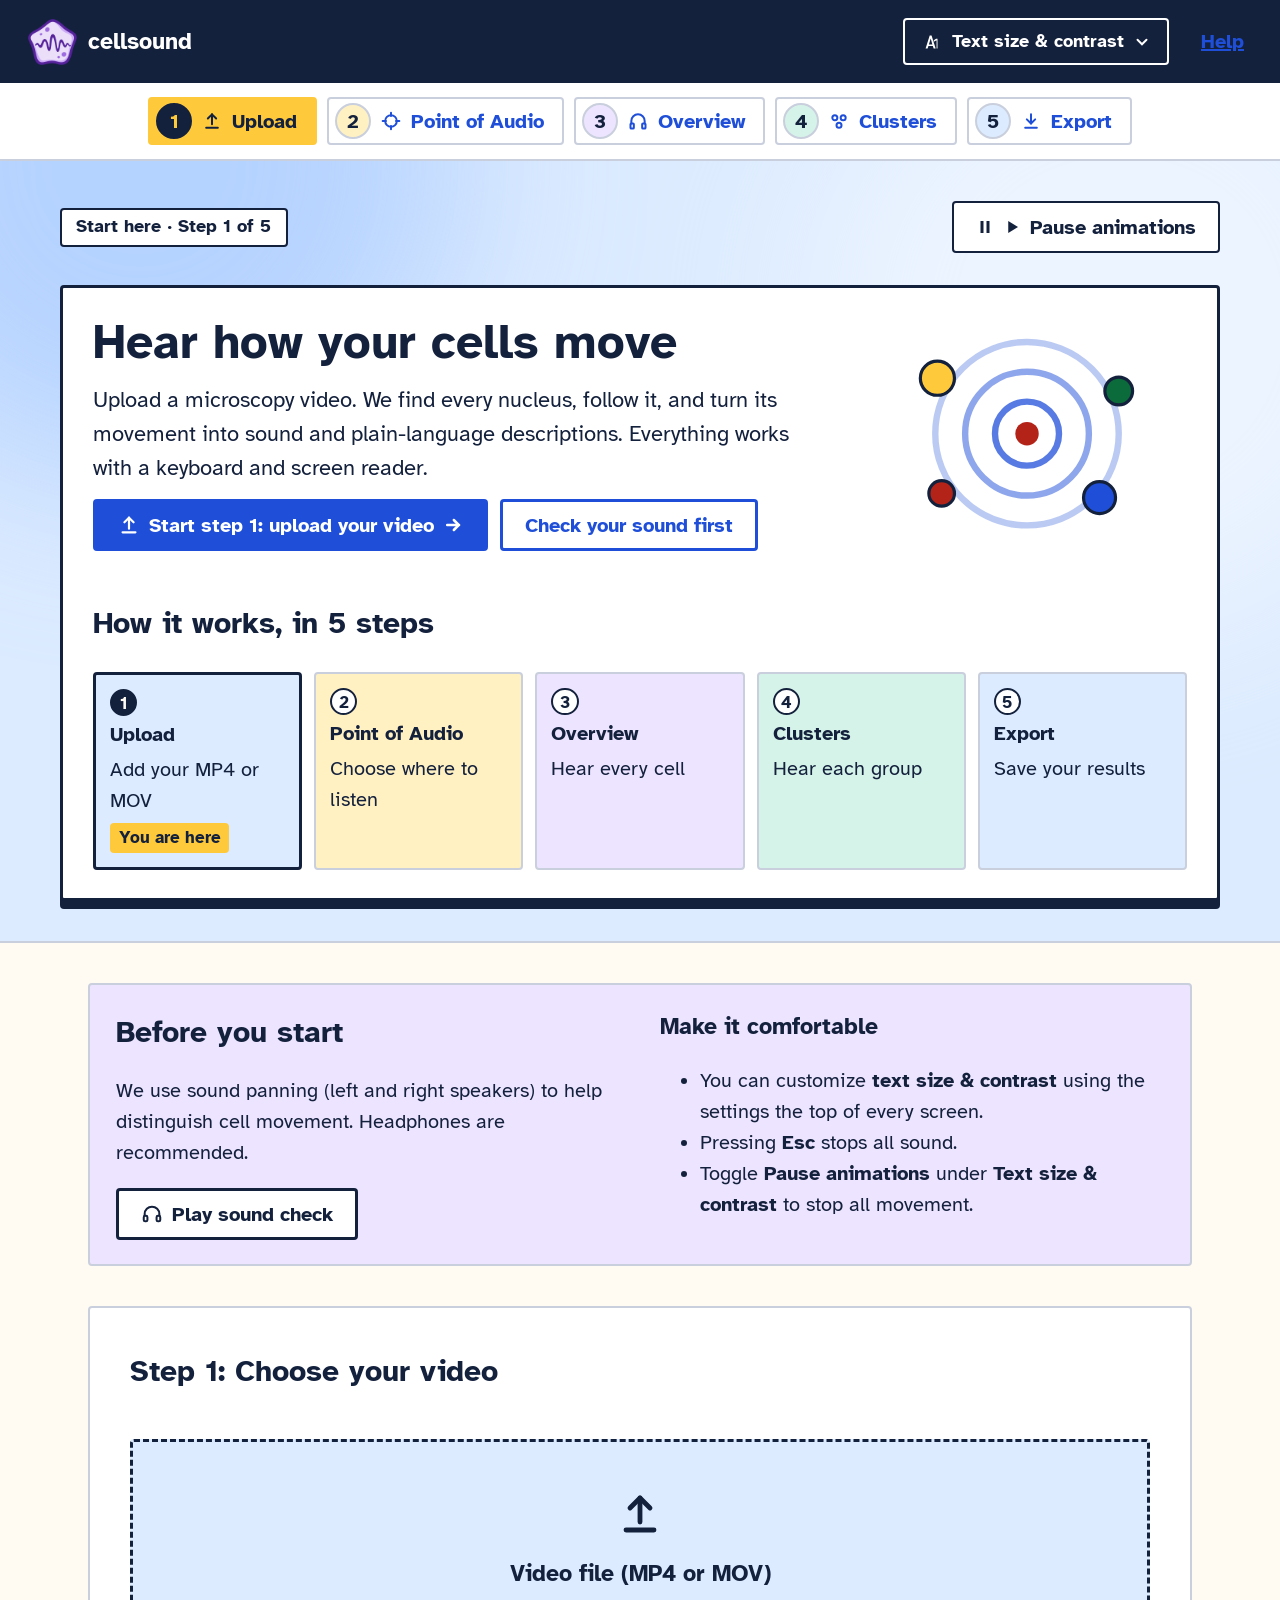
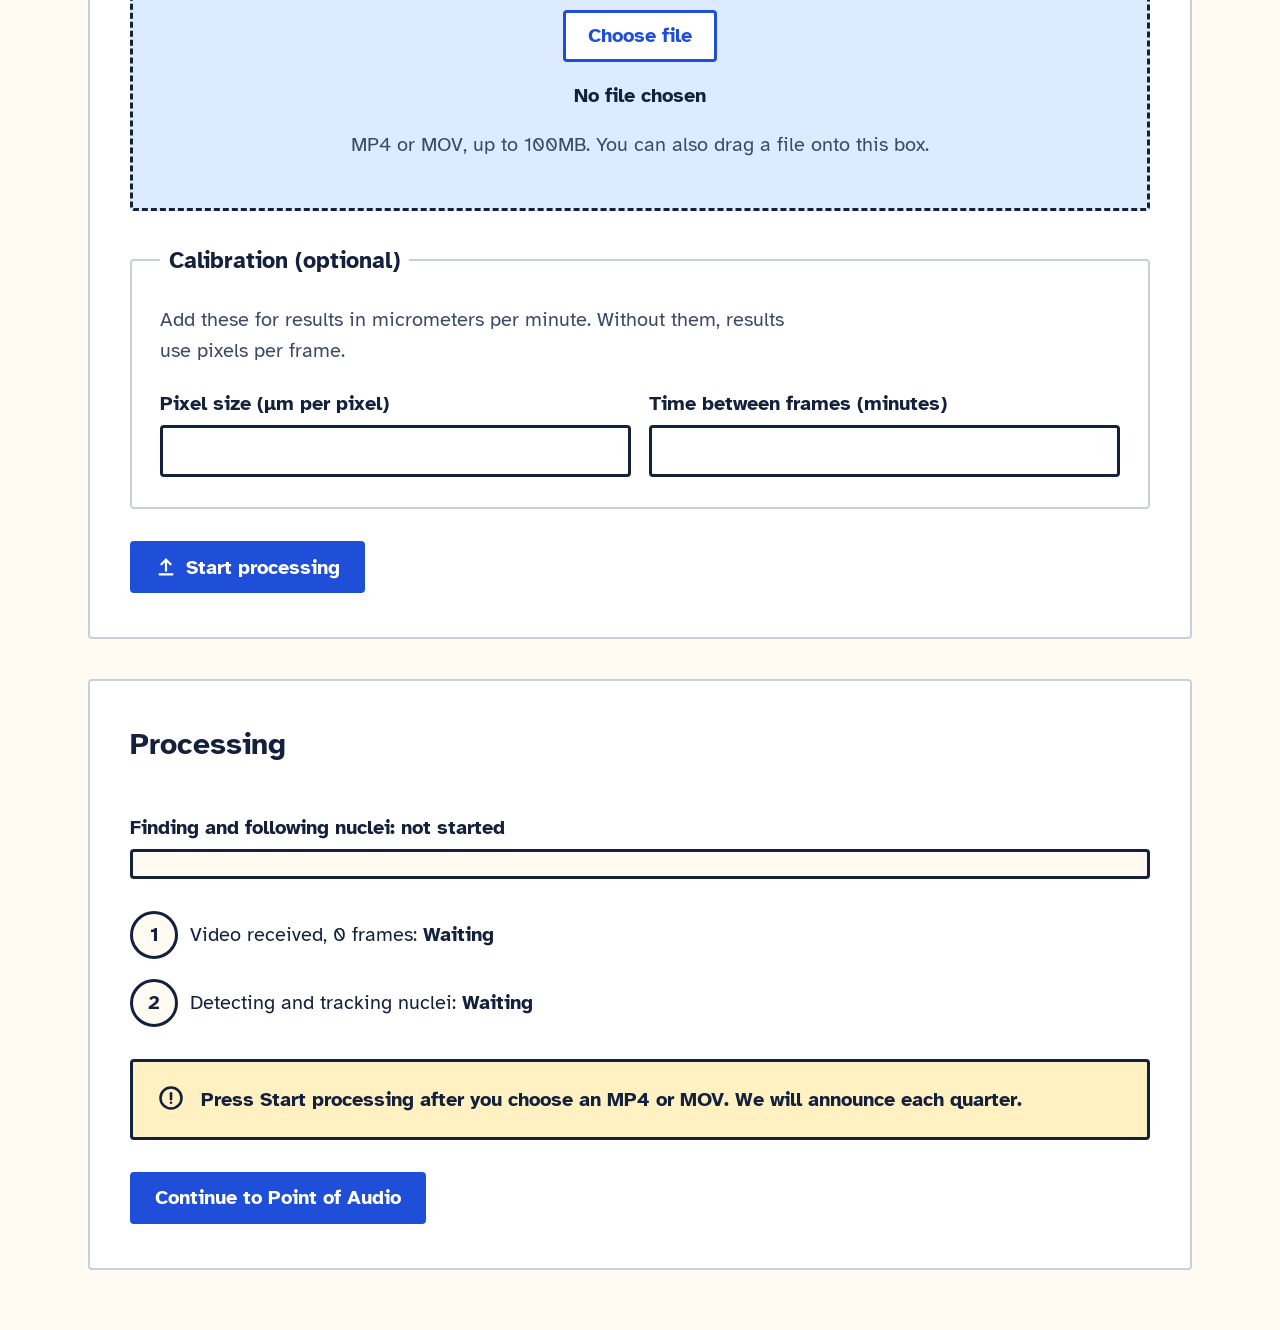
==== frontend/index.html @ dc83b9e9 "Make an uploaded movie play, show, and sound correctly on the analysis pages. Co-authored-by: Cursor" ====
<!DOCTYPE html>
<html lang="en">
<head>
  <meta charset="utf-8">
  <meta name="viewport" content="width=device-width, initial-scale=1">
  <title>Start: upload a video — Cell Migration Sonification</title>
  <link rel="stylesheet" href="css/styles.css">
  <link rel="icon" href="img/logo.png" type="image/png">
</head>
<body class="app theme-light size-1" data-step="1">
<a class="skip" href="#main">Skip to main content</a>
<header class="site-header">
  <a class="brand" href="index.html"><img class="brand-logo" src="img/logo.png" alt="" width="28" height="26">cellsound</a>
  <div class="header-tools">
    <div class="display-wrap">
      <button type="button" class="hdr-btn" id="display-button" aria-expanded="false" aria-controls="display-panel">
        <svg aria-hidden="true" width="22" height="22" viewBox="0 0 24 24" fill="currentColor"><path d="M5 19 9.5 5h2L16 19h-2.2l-.9-2.6H8.1L7.2 19H5zm3.6-4.4h3.8L10.6 8.2 8.6 14.6zM18 19V8.5h-1.6L14 10v1.8l2.4-1.4H17V19H18z"></path></svg>Text size &amp; contrast<svg class="chevron" aria-hidden="true" width="18" height="18" viewBox="0 0 24 24" fill="none" stroke="currentColor" stroke-width="2.6" stroke-linecap="round"><path d="m6 9 6 6 6-6"></path></svg>
      </button>
      <div id="display-panel" class="display-panel" role="group" aria-label="Text size and contrast" hidden>
        <div class="field">
          <label for="text-size">Text size</label>
          <select class="select" id="text-size">
            <option value="1">Standard</option>
            <option value="2">Larger</option>
            <option value="3">Largest</option>
          </select>
        </div>
        <div class="field">
          <label for="contrast">Contrast</label>
          <select class="select" id="contrast">
            <option value="light">Light</option>
            <option value="dark">Dark</option>
            <option value="hc">High contrast</option>
          </select>
        </div>
        <label class="check-label" for="pause-animations">
          <input type="checkbox" id="pause-animations"> Pause animations
        </label>
        <button type="button" class="done-btn" id="display-done">Done</button>
      </div>
    </div>
    <a class="help-link" href="#help">Help</a>
  </div>
</header>
<nav class="steps" aria-label="Analysis steps">
  <ol>
    <li><a class="step-link" data-step-link="1" href="#"><span class="badge badge-1" aria-hidden="true">1</span><svg class="step-icon" aria-hidden="true" width="20" height="20" viewBox="0 0 24 24" fill="none" stroke="currentColor" stroke-width="2.4" stroke-linecap="round" stroke-linejoin="round"><path d="M12 16V4"></path><path d="m7 9 5-5 5 5"></path><path d="M5 20h14"></path></svg>Upload</a></li>
<li><a class="step-link" data-step-link="2" href="#"><span class="badge badge-2" aria-hidden="true">2</span><svg class="step-icon" aria-hidden="true" width="20" height="20" viewBox="0 0 24 24" fill="none" stroke="currentColor" stroke-width="2.4" stroke-linecap="round" stroke-linejoin="round"><circle cx="12" cy="12" r="7"></circle><path d="M12 2v4M12 18v4M2 12h4M18 12h4"></path></svg>Point of Audio</a></li>
<li><a class="step-link" data-step-link="3" href="#"><span class="badge badge-3" aria-hidden="true">3</span><svg class="step-icon" aria-hidden="true" width="20" height="20" viewBox="0 0 24 24" fill="none" stroke="currentColor" stroke-width="2.4" stroke-linecap="round" stroke-linejoin="round"><path d="M4 15v-3a8 8 0 0 1 16 0v3"></path><rect x="3" y="15" width="4" height="6" rx="1"></rect><rect x="17" y="15" width="4" height="6" rx="1"></rect></svg>Overview</a></li>
<li><a class="step-link" data-step-link="4" href="#"><span class="badge badge-4" aria-hidden="true">4</span><svg class="step-icon" aria-hidden="true" width="20" height="20" viewBox="0 0 24 24" fill="none" stroke="currentColor" stroke-width="2.4" stroke-linecap="round" stroke-linejoin="round"><circle cx="7" cy="8" r="3"></circle><circle cx="17" cy="8" r="3"></circle><circle cx="12" cy="17" r="3"></circle></svg>Clusters</a></li>
<li><a class="step-link" data-step-link="5" href="#"><span class="badge badge-6" aria-hidden="true">5</span><svg class="step-icon" aria-hidden="true" width="20" height="20" viewBox="0 0 24 24" fill="none" stroke="currentColor" stroke-width="2.4" stroke-linecap="round" stroke-linejoin="round"><path d="M12 4v11"></path><path d="m7 10 5 5 5-5"></path><path d="M5 20h14"></path></svg>Export</a></li>
  </ol>
</nav>

<main id="main" tabindex="-1">
<div class="hero hero-sky">
  <div class="mesh" aria-hidden="true"><i></i><i></i></div>
  <div class="hero-inner">
    <div class="hero-bar">
      <p class="step-kicker">Start here · Step 1 of 5</p>
      <button type="button" class="pause-btn" data-pause-mirror aria-pressed="false">
        <svg data-icon="pause" aria-hidden="true" width="18" height="18" viewBox="0 0 24 24" fill="currentColor"><path d="M6 4h4v16H6zM14 4h4v16h-4z"></path></svg>
        <svg data-icon="play" aria-hidden="true" width="18" height="18" viewBox="0 0 24 24" fill="currentColor" hidden><path d="M7 4v16l13-8z"></path></svg>
        <span data-pause-label>Pause animations</span>
      </button>
    </div>
    <div class="hero-card rise">
      <div class="hero-copy">
        <div>
          <h1>Hear how your cells move</h1>
          <p class="lede">Upload a microscopy video. We find every nucleus, follow it, and turn its movement into sound and plain-language descriptions. Everything works with a keyboard and screen reader.</p>
          <div class="flow">
            <a class="btn btn-primary lift" href="#choose-h"><svg aria-hidden="true" width="22" height="22" viewBox="0 0 24 24" fill="none" stroke="currentColor" stroke-width="2.4" stroke-linecap="round" stroke-linejoin="round"><path d="M12 16V4"></path><path d="m7 9 5-5 5 5"></path><path d="M5 20h14"></path></svg>Start step 1: upload your video<svg aria-hidden="true" width="20" height="20" viewBox="0 0 24 24" fill="none" stroke="currentColor" stroke-width="3" stroke-linecap="round"><path d="M5 12h14"></path><path d="m13 6 6 6-6 6"></path></svg></a>
            <a class="btn btn-line lift" href="#help">Check your sound first</a>
          </div>
        </div>
        <svg class="art float" aria-hidden="true" viewBox="0 0 300 200">
          <circle cx="150" cy="100" r="86" fill="none" stroke="var(--primary)" stroke-width="6" opacity="0.3"></circle>
          <circle cx="150" cy="100" r="58" fill="none" stroke="var(--primary)" stroke-width="6" opacity="0.5"></circle>
          <circle cx="150" cy="100" r="30" fill="none" stroke="var(--primary)" stroke-width="6" opacity="0.75"></circle>
          <circle cx="150" cy="100" r="11" fill="var(--danger)"></circle>
          <circle cx="66" cy="48" r="16" fill="var(--sun)" stroke="var(--ink)" stroke-width="3"></circle>
          <circle cx="236" cy="60" r="13" fill="var(--ok)" stroke="var(--ink)" stroke-width="3"></circle>
          <circle cx="218" cy="160" r="15" fill="var(--primary)" stroke="var(--ink)" stroke-width="3"></circle>
          <circle cx="70" cy="156" r="12" fill="var(--danger)" stroke="var(--ink)" stroke-width="3"></circle>
        </svg>
      </div>
      <div>
        <h2>How it works, in 5 steps</h2>
        <ol class="mini-steps">
          <li class="mini-step here"><span class="mini-top" aria-hidden="true"><span class="mini-num">1</span></span><strong>Upload</strong><span>Add your MP4 or MOV</span><span class="here-tag">You are here</span></li>
          <li class="mini-step tint-2"><span class="mini-top" aria-hidden="true"><span class="mini-num">2</span></span><strong>Point of Audio</strong><span>Choose where to listen</span></li>
          <li class="mini-step tint-3"><span class="mini-top" aria-hidden="true"><span class="mini-num">3</span></span><strong>Overview</strong><span>Hear every cell</span></li>
          <li class="mini-step tint-4"><span class="mini-top" aria-hidden="true"><span class="mini-num">4</span></span><strong>Clusters</strong><span>Hear each group</span></li>
          <li class="mini-step tint-6"><span class="mini-top" aria-hidden="true"><span class="mini-num">5</span></span><strong>Export</strong><span>Save your results</span></li>
        </ol>
      </div>
    </div>
  </div>
</div>
<div class="page stack">
  <section class="band rise" id="help" aria-labelledby="before-h">
    <div>
      <h2 id="before-h" tabindex="-1">Before you start</h2>
      <p>We use sound panning (left and right speakers) to help distinguish cell movement. Headphones are recommended.</p>
      <button type="button" class="btn btn-quiet lift" id="sound-check"><svg aria-hidden="true" width="22" height="22" viewBox="0 0 24 24" fill="none" stroke="currentColor" stroke-width="2.2" stroke-linecap="round" stroke-linejoin="round"><path d="M4 14v-2a8 8 0 0 1 16 0v2"></path><rect x="3" y="14" width="4" height="6" rx="1.5"></rect><rect x="17" y="14" width="4" height="6" rx="1.5"></rect></svg>Play sound check</button>
    </div>
    <div>
      <h3>Make it comfortable</h3>
      <ul>
        <li>You can customize <strong>text size &amp; contrast</strong> using the settings the top of every screen.</li>
        <li>Pressing <strong>Esc</strong> stops all sound.</li>
        <li>Toggle <strong>Pause animations</strong> under <strong>Text size &amp; contrast</strong> to stop all movement.</li>
      </ul>
    </div>
  </section>
  <section class="card rise" aria-labelledby="choose-h">
    <h2 id="choose-h" tabindex="-1">Step 1: Choose your video</h2>
    <div class="drop" id="drop">
      <svg aria-hidden="true" width="48" height="48" viewBox="0 0 24 24" fill="none" stroke="currentColor" stroke-width="2.4" stroke-linecap="round" stroke-linejoin="round"><path d="M12 16V4"></path><path d="m7 9 5-5 5 5"></path><path d="M5 20h14"></path></svg>
      <label id="video-label" class="drop-title" for="video">Video file (MP4 or MOV)</label>
      <input id="video" class="sr file-in" type="file" accept="video/mp4,video/quicktime,.mp4,.mov" aria-labelledby="video-label" aria-describedby="video-hint">
      <label for="video" class="file-btn" aria-hidden="true">Choose file</label>
      <p id="file-name" class="file-name" aria-hidden="true">No file chosen</p>
      <p id="video-hint" class="hint">MP4 or MOV, up to 100MB. You can also drag a file onto this box.</p>
      <p id="video-error" class="error" hidden></p>
    </div>
    <fieldset class="fields">
      <legend>Calibration (optional)</legend>
      <p id="calib-hint" class="hint">Add these for results in micrometers per minute. Without them, results use pixels per frame.</p>
      <div class="pair">
        <div class="field">
          <label for="px">Pixel size (µm per pixel)</label>
          <input class="text-input" id="px" type="number" step="0.01" min="0" aria-describedby="calib-hint calib-error">
        </div>
        <div class="field">
          <label for="dt">Time between frames (minutes)</label>
          <input class="text-input" id="dt" type="number" step="0.1" min="0" aria-describedby="calib-hint calib-error">
        </div>
      </div>
      <p id="calib-error" class="error" hidden></p>
    </fieldset>
    <div>
      <button type="button" class="btn btn-primary lift" id="start"><svg aria-hidden="true" width="22" height="22" viewBox="0 0 24 24" fill="none" stroke="currentColor" stroke-width="2.4" stroke-linecap="round" stroke-linejoin="round"><path d="M12 16V4"></path><path d="m7 9 5-5 5 5"></path><path d="M5 20h14"></path></svg>Start processing</button>
    </div>
  </section>
  <section class="card rise" aria-labelledby="proc-h">
    <h2 id="proc-h">Processing</h2>
    <div class="field">
      <label id="prog-label" for="prog">Finding and following nuclei: not started</label>
      <div class="bar" aria-hidden="true"><span id="bar-fill"></span></div>
      <progress id="prog" class="sr" max="200" value="0">0%</progress>
    </div>
    <ol class="checks">
      <li id="check-received"><span class="dot" aria-hidden="true">1</span><span>Video received, <span id="received-count">0</span> frames: <strong>Waiting</strong></span></li>
      <li id="check-track"><span class="dot" aria-hidden="true">2</span><span>Detecting and tracking nuclei: <strong>Waiting</strong></span></li>
    </ol>
    <div class="status-box">
      <svg aria-hidden="true" width="28" height="28" viewBox="0 0 24 24" fill="none" stroke="currentColor" stroke-width="2.2" stroke-linecap="round"><circle cx="12" cy="12" r="9"></circle><path d="M12 8v5"></path><path d="M12 16h.01"></path></svg>
      <p id="status-text" role="status" aria-live="polite" aria-atomic="true">Press Start processing after you choose an MP4 or MOV. We will announce each quarter.</p>
    </div>
    <div><a class="btn btn-primary" id="continue" href="setup.html" hidden>Continue to Point of Audio</a></div>
  </section>
</div>
</main>
<script src="js/audio.js"></script>
<script src="js/api.js"></script>
<script src="js/common.js"></script>
<script src="js/upload.js"></script>
</body>
</html>
---- frontend/css/styles.css ----
/* cellsound design tokens, copied from the mockups.
   Put class="app theme-light size-1" on <body>; swap theme-light/dark/hc and size-1/2/3 from the Text size & contrast menu. */
@import url('https://fonts.googleapis.com/css2?family=Atkinson+Hyperlegible:wght@400;700&display=swap');

.app{font-family:'Atkinson Hyperlegible',system-ui,sans-serif;line-height:1.55;background:var(--bg);color:var(--ink);min-height:100%;position:relative}
.theme-light{--bg:#FFFBF2;--surface:#FFFFFF;--ink:#14213D;--muted:#3C4A66;--line:#14213D;--hair:#C9CFDD;--primary:#1F4FD8;--on-primary:#FFFFFF;--link:#1F4FD8;--sun:#FFC93C;--on-sun:#14213D;--sky:#DCEBFF;--butter:#FFF1C2;--lilac:#EDE4FF;--mint:#D6F3E9;--peach:#FFE1D3;--danger:#B42318;--ok:#0B6B3A;--focus:#14213D;--header:#14213D;--on-header:#FFFFFF}
.theme-dark{--bg:#0B1020;--surface:#141B31;--ink:#F4F6FF;--muted:#C9D1EA;--line:#C9D1EA;--hair:#3A4570;--primary:#9DB8FF;--on-primary:#0B1020;--link:#B7CBFF;--sun:#FFD25E;--on-sun:#0B1020;--sky:#1A2C55;--butter:#3A3214;--lilac:#2C2152;--mint:#123A30;--peach:#43231A;--danger:#FF9B8F;--ok:#7BE0A6;--focus:#FFD25E;--header:#050814;--on-header:#FFFFFF}
.theme-hc{--bg:#000000;--surface:#000000;--ink:#FFFFFF;--muted:#FFFFFF;--line:#FFFFFF;--hair:#FFFFFF;--primary:#FFFF00;--on-primary:#000000;--link:#FFFF00;--sun:#FFFF00;--on-sun:#000000;--sky:#000000;--butter:#000000;--lilac:#000000;--mint:#000000;--peach:#000000;--danger:#FF8A80;--ok:#00FF88;--focus:#00FFFF;--header:#000000;--on-header:#FFFFFF}
.size-1{font-size:20px}.size-2{font-size:24px}.size-3{font-size:30px}
.app a{color:var(--link)}.app a:hover{text-decoration-thickness:3px}
.app a.btn-primary{color:var(--on-primary);text-decoration:none}
.app a.btn-line{color:var(--link);text-decoration:none}
.app :focus-visible{outline:4px solid var(--focus);outline-offset:3px}
.app header .hdr:focus-visible,.app header > a:focus-visible,.app .brand:focus-visible,.app .hdr-btn:focus-visible,.app .help-link:focus-visible{outline-color:var(--sun)}
.skip{position:absolute;left:-9999px;top:10px;z-index:10;background:var(--sun);color:var(--on-sun) !important;padding:14px 20px;border-radius:4px;font-weight:700}
.skip:focus{left:16px}
.file-btn{display:inline-flex;align-items:center;justify-content:center;min-height:56px;padding:0 28px;border:3px solid var(--primary);border-radius:4px;background:var(--surface);color:var(--link);font-weight:700;cursor:pointer}
.file-in:focus-visible + .file-btn{outline:4px solid var(--focus);outline-offset:3px}
.sr{position:absolute;width:1px;height:1px;overflow:hidden;clip:rect(0 0 0 0);white-space:nowrap}

*,
*::before,
*::after{box-sizing:border-box}
html,body{margin:0}
body{overflow-x:hidden}

.site-header{
  background:var(--header);
  color:var(--on-header);
  padding:0.7em 1.4em;
  display:flex;
  flex-wrap:wrap;
  align-items:center;
  justify-content:space-between;
  gap:0.7em 1.4em;
}
.app a.brand{
  color:#fff;
  text-decoration:none;
  display:flex;
  align-items:center;
  gap:0.45em;
  font-weight:700;
  font-size:1.15em;
  min-height:2.4em;
}
.brand-logo{width:2.15em;height:2em;flex:none;object-fit:contain;display:block}
.header-tools{display:flex;flex-wrap:wrap;align-items:center;gap:0.6em 1.2em}
.display-wrap{position:relative}
.hdr-btn{
  font:inherit;
  font-weight:700;
  font-size:0.9em;
  min-height:2.6em;
  padding:0 0.9em;
  border:2px solid var(--on-header);
  border-radius:4px;
  background:transparent;
  color:var(--on-header);
  cursor:pointer;
  display:inline-flex;
  align-items:center;
  gap:0.5em;
}
.help-link{
  color:var(--on-header);
  font-weight:700;
  min-height:2.4em;
  display:inline-flex;
  align-items:center;
  padding:0 0.4em;
}
.display-panel{
  position:absolute;
  right:0;
  top:calc(100% + 0.5em);
  z-index:20;
  width:17em;
  max-width:calc(100vw - 2em);
  background:var(--surface);
  color:var(--ink);
  border:3px solid var(--line);
  border-radius:4px;
  box-shadow:0 6px 0 var(--line);
  padding:1em;
  display:flex;
  flex-direction:column;
  gap:0.8em;
  font-size:0.9em;
}
.display-panel[hidden]{display:none}
.field{display:flex;flex-direction:column;gap:0.3em}
.field label,.check-label{font-weight:700}
.select,.text-input{
  font:inherit;
  min-height:2.6em;
  padding:0.2em 0.6em;
  border:3px solid var(--line);
  border-radius:4px;
  background:var(--surface);
  color:var(--ink);
  width:100%;
}
.check-label{
  display:flex;
  align-items:center;
  gap:0.6em;
  cursor:pointer;
  min-height:2.4em;
}
.check-label input{width:1.3em;height:1.3em;margin:0;accent-color:var(--primary)}
.done-btn{
  font:inherit;
  font-weight:700;
  min-height:2.6em;
  border:3px solid var(--primary);
  border-radius:4px;
  background:var(--primary);
  color:var(--on-primary);
  cursor:pointer;
}
.chevron{transition:transform .15s ease}
.hdr-btn[aria-expanded="true"] .chevron{transform:rotate(180deg)}

.steps{
  background:var(--surface);
  border-bottom:2px solid var(--hair);
  padding:0.7em 1.4em;
}
.steps ol{
  list-style:none;
  margin:0 auto;
  padding:0;
  display:flex;
  flex-wrap:wrap;
  justify-content:center;
  gap:0.5em;
}
.step-link{
  display:flex;
  align-items:center;
  gap:0.5em;
  min-height:2.4em;
  padding:0.2em 0.9em 0.2em 0.3em;
  border-radius:4px;
  border:2px solid var(--hair);
  color:var(--ink);
  text-decoration:none;
  font-weight:700;
}
.step-link[aria-current="step"]{
  border-color:var(--sun);
  background:var(--sun);
  color:var(--on-sun);
}
.badge{
  display:grid;
  place-items:center;
  width:1.8em;
  height:1.8em;
  border-radius:50%;
  border:2px solid var(--hair);
  flex:none;
}
.step-link[aria-current="step"] .badge{
  background:var(--on-sun);
  color:var(--sun);
  border-color:var(--on-sun);
}
.badge-1{background:var(--sky);color:var(--ink)}
.badge-2{background:var(--butter);color:var(--ink)}
.badge-3{background:var(--lilac);color:var(--ink)}
.badge-4{background:var(--mint);color:var(--ink)}
.badge-5{background:var(--peach);color:var(--ink)}
.badge-6{background:var(--sky);color:var(--ink)}
.theme-hc .badge{background:var(--surface);color:var(--ink)}
.step-icon{flex:none}

.hero{
  border-bottom:2px solid var(--hair);
  padding:2em 1.4em;
}
.hero-inner{max-width:58em;margin:0 auto}
.step-kicker{
  margin:0;
  display:inline-block;
  background:var(--surface);
  border:2px solid var(--line);
  border-radius:4px;
  padding:0.2em 0.8em;
  font-weight:700;
  font-size:0.9em;
}
.hero-bar{margin-bottom:1.6em}
.hero-inner > .step-kicker{margin-bottom:1.6em}
.hero h1{margin:0 0 0.45em;font-size:2.4em;line-height:1.1}
.hero-sky{background:var(--sky);--tint:#A9CBFF}
.hero-butter{background:var(--butter);--tint:#FFE08A}
.hero-lilac{background:var(--lilac);--tint:#D2C2FF}
.hero-mint{background:var(--mint);--tint:#A8E8D3}
.hero-peach{background:var(--peach);--tint:#FFC2A6}
.theme-hc .hero{background:var(--bg)}

.page{
  max-width:58em;
  margin:0 auto;
  padding:2em 1.4em 3em;
}
.page h2{margin-top:0}
.live{min-height:1.2em}

.hero-bar,.row{display:flex;flex-wrap:wrap;align-items:center;gap:0.7em}
.hero-bar{justify-content:space-between}
.hero-card{
  margin-top:0;
  background:var(--surface);
  color:var(--ink);
  border:3px solid var(--line);
  border-radius:4px;
  box-shadow:0 0.4em 0 var(--line);
  padding:1.4em 1.5em;
  display:flex;
  flex-direction:column;
  gap:1.2em;
}
.hero-copy{display:flex;flex-wrap:wrap;align-items:center;justify-content:space-between;gap:1.2em}
.hero-copy > div{flex:1 1 22em;min-width:0;display:flex;flex-direction:column;gap:0.7em}
.hero-card h1{margin:0}
.lede{margin:0;font-size:1.1em;max-width:32em}
.art{flex:0 1 16em;width:100%;height:auto;color:var(--ink)}
.pause-btn,.btn,.file-btn{
  font:inherit;
  font-weight:700;
  min-height:2.6em;
  padding:0.35em 1.1em;
  border-radius:4px;
  cursor:pointer;
  display:inline-flex;
  align-items:center;
  justify-content:center;
  gap:0.45em;
  text-decoration:none;
}
.pause-btn{border:2px solid var(--line);background:var(--surface);color:var(--ink)}
.btn-primary{border:3px solid var(--primary);background:var(--primary);color:var(--on-primary)}
.btn-line{border:3px solid var(--primary);background:var(--surface);color:var(--link)}
.btn-quiet{border:3px solid var(--line);background:var(--surface);color:var(--ink)}
.stack{display:flex;flex-direction:column;gap:2em}
.card{background:var(--surface);border:2px solid var(--hair);border-radius:4px;padding:2em 2em 2.2em;display:flex;flex-direction:column;gap:1.6em}
.band{background:var(--lilac);border:2px solid var(--hair);border-radius:4px;padding:1.2em 1.3em;display:flex;flex-wrap:wrap;gap:1em 2em}
.band > div{flex:1 1 16em;min-width:0}
.band h2,.card h2{margin:0 0 0.4em;font-size:1.5em}
.band h3{margin:0 0 0.4em;font-size:1.15em}
.flow{display:flex;flex-wrap:wrap;gap:0.6em}
.mini-steps{list-style:none;margin:0;padding:0;display:flex;flex-wrap:wrap;gap:0.6em}
.mini-step{
  flex:1 1 8em;
  min-width:0;
  display:flex;
  flex-direction:column;
  gap:0.35em;
  padding:0.7em;
  border-radius:4px;
  border:2px solid var(--hair);
  background:var(--surface);
}
.mini-step strong{font-size:1.02em;line-height:1.2}
.mini-step.here{background:var(--sky);border:3px solid var(--line)}
.tint-2{background:var(--butter)}
.tint-3{background:var(--lilac)}
.tint-4{background:var(--mint)}
.tint-5{background:var(--peach)}
.tint-6{background:var(--sky)}
.here-tag{align-self:flex-start;margin-top:auto;font-weight:700;font-size:0.85em;background:var(--sun);color:var(--on-sun);padding:0.1em 0.5em;border-radius:4px}
.mini-top{display:flex;align-items:center;justify-content:space-between;gap:0.4em}
.mini-num{display:grid;place-items:center;width:1.6em;height:1.6em;border-radius:50%;border:2px solid var(--line);background:var(--surface);font-weight:700;font-size:0.85em}
.mini-step.here .mini-num{background:var(--line);color:var(--bg)}
.drop{
  border:3px dashed var(--line);
  border-radius:4px;
  padding:2.4em 1.6em;
  display:flex;
  flex-direction:column;
  align-items:center;
  text-align:center;
  gap:0.9em;
  background:var(--sky);
}
.drop.drag{background:var(--butter)}
.drop-title{font-weight:700;font-size:1.15em}
.hint{margin:0;max-width:32em;color:var(--muted)}
.file-name{margin:0;font-weight:700}
.error{margin:0;color:var(--danger);font-weight:700}
.fields{border:2px solid var(--hair);border-radius:4px;padding:1.3em 1.4em 1.5em;margin:0;display:flex;flex-direction:column;gap:1.1em}
.fields legend{font-size:1.15em;font-weight:700;padding:0 0.4em}
.pair{display:flex;flex-wrap:wrap;gap:0.9em}
.pair .field{flex:1 1 12em}
.checks{list-style:none;margin:0;padding:0;display:flex;flex-direction:column;gap:1em}
.checks li{display:flex;gap:0.6em;align-items:center}
.dot{flex:none;display:grid;place-items:center;width:1.8em;height:1.8em;border-radius:50%;border:2px solid var(--line);background:var(--bg);font-weight:700}
.dot.now{background:var(--sun);color:var(--on-sun)}
.dot.done{background:var(--mint);color:var(--ink)}
.theme-hc .dot.done{background:var(--ok);color:var(--on-sun)}
.status-box{border:3px solid var(--line);background:var(--butter);border-radius:4px;padding:1.1em 1.2em;display:flex;gap:0.8em;align-items:flex-start}
.status-box p{margin:0;font-weight:700}
.bar{height:1.5em;border:3px solid var(--line);border-radius:4px;background:var(--bg);overflow:hidden}
.bar span{display:block;height:100%;width:100%;background:var(--primary);transform:scaleX(0);transform-origin:left center}
.mesh{position:absolute;inset:0;z-index:0;overflow:hidden;pointer-events:none}
.hero{position:relative;overflow:hidden}
.hero-inner,.hero-card{position:relative;z-index:1}
.mesh i{position:absolute;width:32em;height:32em;border-radius:50%;filter:blur(4.5em)}
.mesh i:nth-child(1){background:var(--tint);opacity:.75;left:-9em;top:-16em}
.mesh i:nth-child(2){background:var(--surface);opacity:.45;right:-8em;top:-8em}
.theme-dark .mesh i:nth-child(1){opacity:.18}
.theme-dark .mesh i:nth-child(2){opacity:.08}
.theme-hc .mesh{display:none}
.app .file-in:focus-visible{outline:none}

@media (prefers-reduced-motion: no-preference){
  body:not(.pause-motion) .mesh i{animation:drift 32s ease-in-out infinite alternate}
  body:not(.pause-motion) .mesh i:nth-child(2){animation-duration:40s;animation-delay:-8s}
  body:not(.pause-motion) .float{animation:bob 5s ease-in-out infinite}
  body:not(.pause-motion) .bar span{transition:transform .45s linear}
  body:not(.pause-motion) .rise{animation:rise .6s ease both}
  body:not(.pause-motion) .lift:active{transform:translateY(2px)}
  body:not(.pause-motion) .pulse{
    transform-box:fill-box;
    transform-origin:center;
    animation:ping 1.8s ease-out infinite;
  }
}
@keyframes ping{0%{transform:scale(.45);opacity:.85}100%{transform:scale(2.4);opacity:0}}
@keyframes drift{from{transform:translate3d(0,0,0) scale(1)}to{transform:translate3d(4em,2.5em,0) scale(1.12)}}
@keyframes bob{0%,100%{transform:translateY(0)}50%{transform:translateY(-8px)}}
@keyframes rise{from{opacity:0;transform:translateY(14px)}to{opacity:1;transform:none}}
.split{display:flex;flex-wrap:wrap;gap:1.6em;align-items:stretch}
.split > *{flex:1 1 18em;min-width:0}
.preview-wrap{max-width:24em}
.preview{width:100%;height:auto;display:block;background:var(--header);border:3px solid var(--line);border-bottom:0;border-radius:4px 4px 0 0}
.readout{border:3px solid var(--line);border-radius:0 0 4px 4px;background:var(--mint);padding:0.9em 1em;display:flex;flex-direction:column;gap:0.4em}
.readout p{margin:0}
.legend{display:flex;align-items:center;gap:0.5em;font-size:0.9em}
.nudge{
  background:var(--butter);
  border:2px solid var(--hair);
  border-radius:4px;
  padding:1.4em 1.2em;
  display:flex;
  flex-direction:column;
  align-items:center;
  gap:1.1em;
}
.nudge h3{margin:0;font-size:1.2em;text-align:center}
.pad{display:grid;grid-template-columns:repeat(3,5em);gap:0.5em;justify-content:center}
.pad button{
  font:inherit;
  font-weight:700;
  font-size:0.9em;
  min-height:3em;
  min-width:3em;
  border:3px solid var(--line);
  border-radius:4px;
  background:var(--surface);
  color:var(--ink);
  cursor:pointer;
  display:flex;
  flex-direction:column;
  align-items:center;
  justify-content:center;
  line-height:1.15;
}
.pad button.mid{background:var(--sun);color:var(--on-sun)}
.rule{width:100%;border:0;border-top:2px solid var(--hair);margin:0}
.panel{border:2px solid var(--hair);border-radius:4px;padding:1.2em 1.3em;margin:0;display:flex;flex-direction:column;gap:0.8em}
.panel legend{padding:0 0.4em}
.panel-title{font-size:1.35em;font-weight:700;line-height:1.25}
.panel-lilac{background:var(--lilac)}
.panel-mint{background:var(--mint)}
.panel-peach{background:var(--peach)}
.panel-sky{background:var(--sky)}
.choice{display:flex;align-items:flex-start;gap:0.7em;padding:0.7em 0.8em;border:2px solid var(--hair);border-radius:4px;background:var(--surface);cursor:pointer;min-height:2.6em}
.choice input{width:1.3em;height:1.3em;margin:0.2em 0 0;accent-color:var(--primary);flex:none}
.big-num{margin:0;font-size:2em;font-weight:700;line-height:1.1}
.ends{display:flex;justify-content:space-between;gap:1em}
.app input[type="range"]{width:100%;height:2.6em;accent-color:var(--primary);margin:0}
.vol-row{display:flex;flex-wrap:wrap;gap:0.8em}
.vol-card{flex:1 1 12em;min-width:0;background:var(--surface);border:2px solid var(--hair);border-radius:4px;padding:1em 1.1em;display:flex;flex-direction:column;gap:0.45em}
.pill{margin:0;align-self:center;background:var(--surface);border:2px solid var(--line);border-radius:4px;padding:0.2em 0.8em;font-weight:700}
.calib-kept{margin:0.6em 0 0;display:flex;align-items:center;gap:0.5em;font-weight:700}
.btn-stop{border:3px solid var(--danger);background:var(--surface);color:var(--danger)}
.cues{display:flex;flex-direction:column;gap:0.55em;padding:0.85em 1em;background:var(--header);border-radius:4px;color:var(--on-header)}
.cue{display:flex;align-items:center;gap:0.75em}
.cue > span:first-child{flex:0 0 4.4em;font-weight:700}
.cue-track{flex:1;height:0.75em;border-radius:4px;background:rgba(255,255,255,.18);overflow:hidden}
.poa-chip{flex:none;display:grid;place-items:center;width:2.1em;height:2.1em;background:var(--header);border-radius:4px}
.theme-hc .poa-chip{background:var(--bg);border:2px solid var(--line)}
.cue-track i{display:block;height:100%;width:100%;background:var(--sun);transform:scaleX(.12);transform-origin:left center;border-radius:4px}
.beat-dots{flex:1;display:flex;align-items:center;gap:0.55em;height:1.3em}
.beat-dots i{width:0.75em;height:0.75em;border-radius:50%;background:var(--sun);transform:scale(.5);transform-origin:center}
.beat-dots i.on{transform:scale(1)}
.theme-hc .cues{background:var(--bg);color:var(--ink);border:3px solid var(--line)}
.theme-hc .cue-track{background:transparent;border:2px solid var(--line)}
.theme-hc .cue-track i,.theme-hc .beat-dots i{background:var(--primary)}
.copy{display:flex;flex-direction:column;gap:0.4em}
.copy h2,.copy h3,.copy p,.listen-card p{margin:0}
.pick{width:100%;font:inherit;text-align:left;display:flex;align-items:flex-start;gap:0.7em;min-height:3.6em;padding:0.7em 0.8em;border:3px solid var(--hair);border-radius:4px;background:var(--surface);color:var(--ink);cursor:pointer}
.pick[aria-current="true"]{border-color:var(--line);background:var(--butter);box-shadow:0 0.25em 0 var(--line)}
.dot{flex:none;display:grid;place-items:center;width:2.4em;height:2.4em;border-radius:50%;font-weight:700;border:3px solid var(--line);color:var(--ink)}
.dot-big{width:3.4em;height:3.4em;font-size:1.35em}
.tag{display:inline-block;border:2px solid var(--danger);color:var(--danger);border-radius:4px;padding:0 0.45em;font-weight:700}
.cluster-layout{display:flex;flex-wrap:wrap;gap:1.4em;align-items:flex-start}
.cluster-list,.cluster-detail{min-width:0}
.cluster-list{flex:1 1 18em;display:flex;flex-direction:column;gap:0.7em}
.cluster-picks{list-style:none;margin:0;padding:0;display:flex;flex-direction:column;gap:0.6em}
.pick-copy{display:flex;flex-direction:column;gap:0.15em;min-width:0}
.listen-band h3{margin:0;font-size:1.2em}
.btn:disabled{opacity:.55;cursor:not-allowed}
.listen-status.on-butter{background:var(--butter)}
.cmp{width:100%;border-collapse:collapse;background:var(--surface)}
.cmp caption{text-align:left;font-weight:700;font-size:1.15em;padding:0 0 0.45em}
.cmp th,.cmp td{border-bottom:2px solid var(--hair);padding:0.55em 0.7em;text-align:left}
.cmp thead th{background:var(--mint)}
.cluster-detail{flex:2 1 28em}
.listen-band{background:var(--sky);border-radius:4px;padding:1em 1.1em;display:flex;flex-direction:column;gap:0.75em}
.theme-hc .dot{background:var(--bg) !important}
.listen-status{border:3px solid var(--line);background:var(--sky);border-radius:4px;padding:0.8em 1em;font-weight:700;margin:0}
.trace-svg{width:100%;height:auto;background:var(--header);border:3px solid var(--line);border-radius:4px}
.legend-list{list-style:none;margin:0;padding:0;display:flex;flex-direction:column;gap:0.4em;flex:1 1 14em}
.legend-list li{display:flex;align-items:center;gap:0.6em;padding:0.35em 0.5em}
.swatch{flex:none;width:1.6em;height:0.45em;border-radius:4px;outline:2px solid var(--line)}
.accordion{background:var(--surface);border:3px solid var(--line);border-radius:4px}
.accordion-btn{font:inherit;font-weight:700;width:100%;min-height:3.2em;padding:0.7em 1em;border:0;background:transparent;color:var(--ink);cursor:pointer;display:flex;align-items:center;justify-content:space-between;gap:0.8em;text-align:left}
.accordion-btn small{display:block;font-weight:400;color:var(--muted);font-size:0.75em}
.accordion-panel{padding:0.4em 1.1em 1.2em;border-top:2px solid var(--hair);display:flex;flex-direction:column;gap:0.8em}
.accordion-panel[hidden]{display:none}
.bento{display:flex;flex-wrap:wrap;gap:0.8em}
.listen-card{flex:1 1 16em;min-width:0;border-radius:4px;padding:1em;display:flex;flex-direction:column;gap:0.7em}
.listen-card.wide{flex:1 1 24em}
.listen-card h3{margin:0;font-size:1.25em}
.ink-card{background:var(--ink);color:var(--bg)}
.ink-card .btn{background:var(--surface);color:var(--ink);border-color:var(--surface)}
.more{border-top:2px solid currentColor;padding-top:0.6em;margin:0}
.stats{width:100%;border-collapse:collapse;background:var(--surface)}
.stats caption{text-align:left;font-weight:700;font-size:1.15em;padding:0 0 0.5em}
.stats th,.stats td{border:2px solid var(--line);padding:0.55em 0.7em;text-align:left}
.stats thead th{background:var(--butter)}
.note{border:3px solid var(--line);border-left-width:0.6em;border-radius:4px;padding:1em 1.1em;background:var(--surface);display:flex;gap:0.7em;align-items:flex-start}
.note h2{margin:0 0 0.3em;font-size:1.15em}
.desc-band{background:var(--butter)}
.include{border:2px solid var(--hair);border-radius:4px;padding:1em 1.15em 1.2em;margin:0;background:var(--surface)}
.include legend{font-size:1.35em;font-weight:700;padding:0 0.35em}
.opt-row{display:flex;flex-wrap:wrap;gap:0.8em}
.opt{flex:1 1 16em;min-width:0;display:flex;align-items:flex-start;gap:0.7em;padding:0.9em 1em;border:3px solid var(--hair);border-radius:4px;cursor:pointer}
.opt input{width:1.35em;height:1.35em;margin:0.15em 0 0;accent-color:var(--primary);flex:none}
.opt:has(input:checked){border-color:var(--line)}
.opt p{margin:0.15em 0 0}
.result{border:3px solid var(--ok);background:var(--mint);border-radius:4px;padding:1em 1.1em;display:flex;gap:0.7em;align-items:center}
.result p,.result-bad{margin:0;font-weight:700}
.result-bad{border:3px solid var(--danger);color:var(--danger);background:var(--surface);border-radius:4px;padding:0.9em 1em}
@media (prefers-reduced-motion: no-preference){
  body:not(.pause-motion) .pop{animation:pop .45s ease-out both}
}
@keyframes pop{0%{transform:scale(.6);opacity:0}70%{transform:scale(1.06);opacity:1}100%{transform:scale(1)}}

@media (prefers-reduced-motion: no-preference){
  body:not(.pause-motion) .cue-track i,
  body:not(.pause-motion) .beat-dots i{transition:transform .7s ease}
  body:not(.pause-motion) .playing .dot-big{animation:soft 1.8s ease-in-out infinite}
}
@keyframes soft{0%,100%{transform:scale(1)}50%{transform:scale(1.06)}}
@media (prefers-reduced-motion: reduce){
  .chevron{transition:none}
}
.pause-motion .chevron{transition:none}
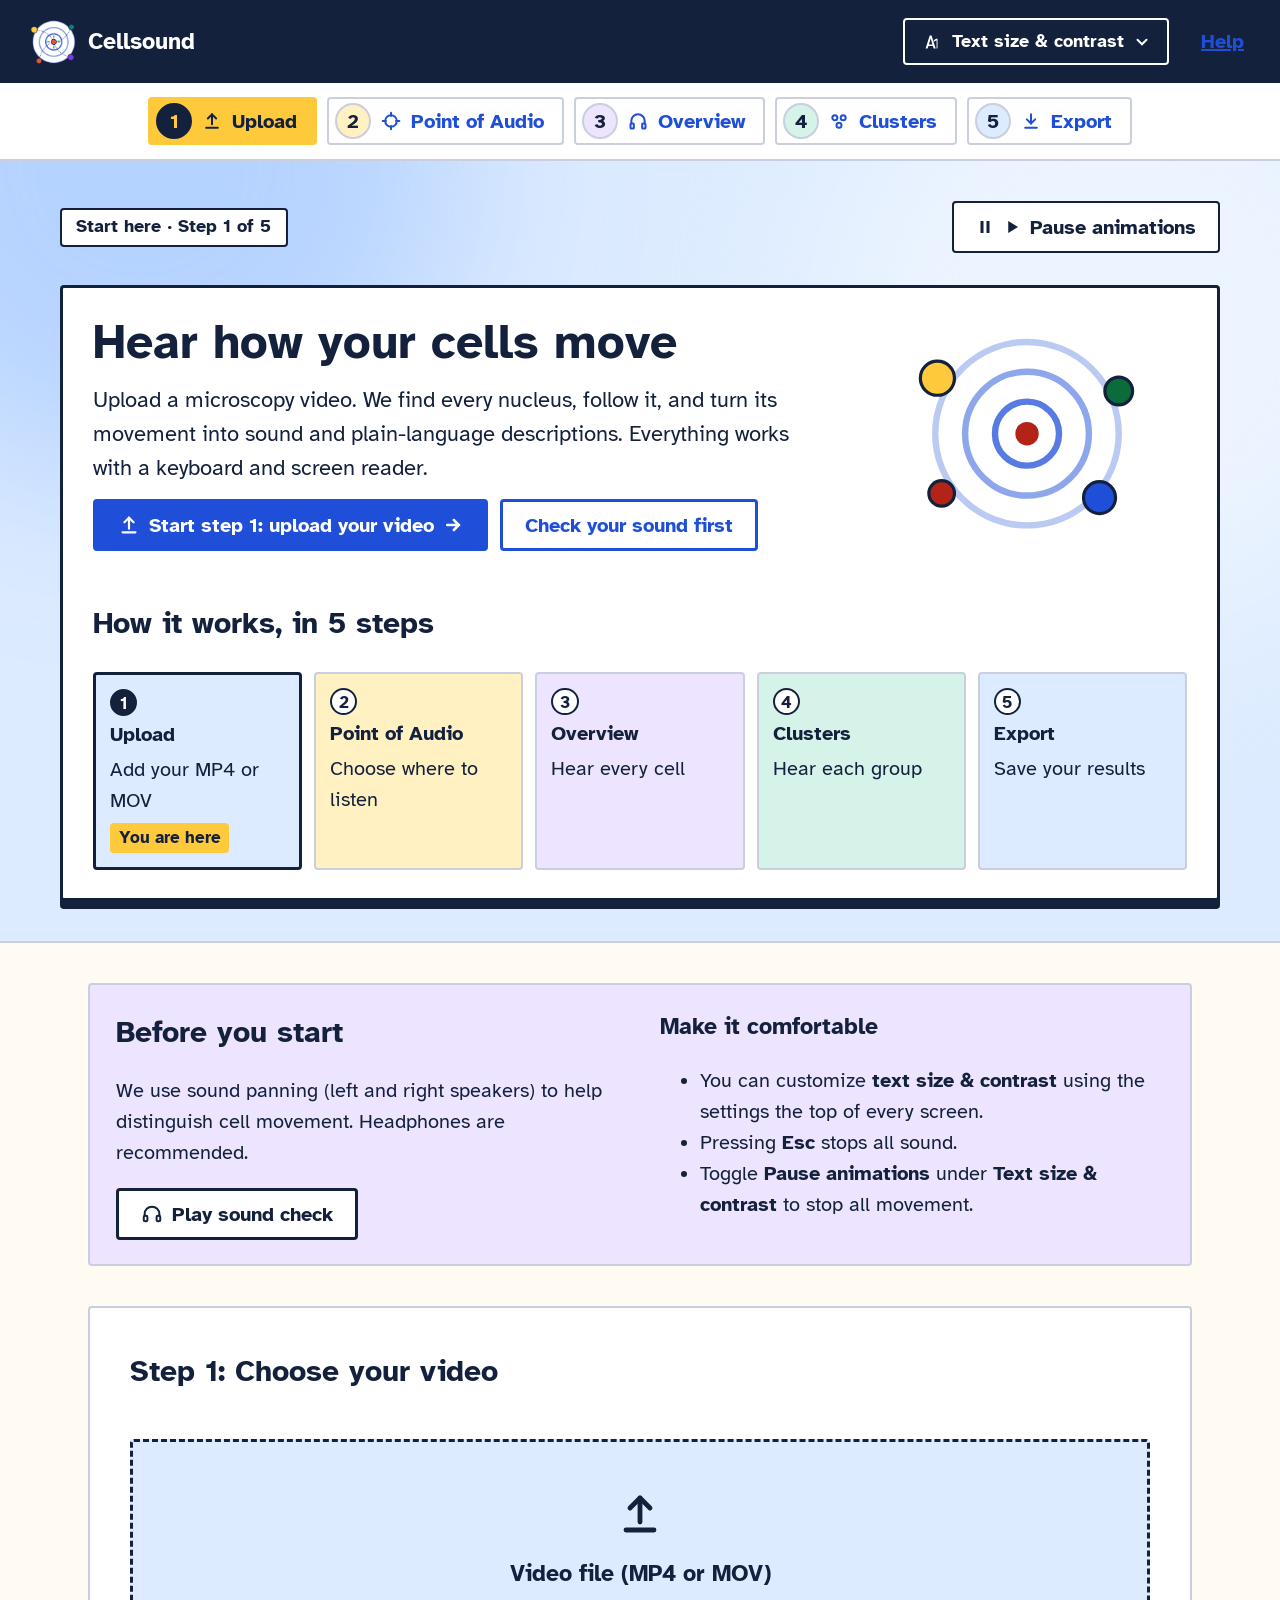
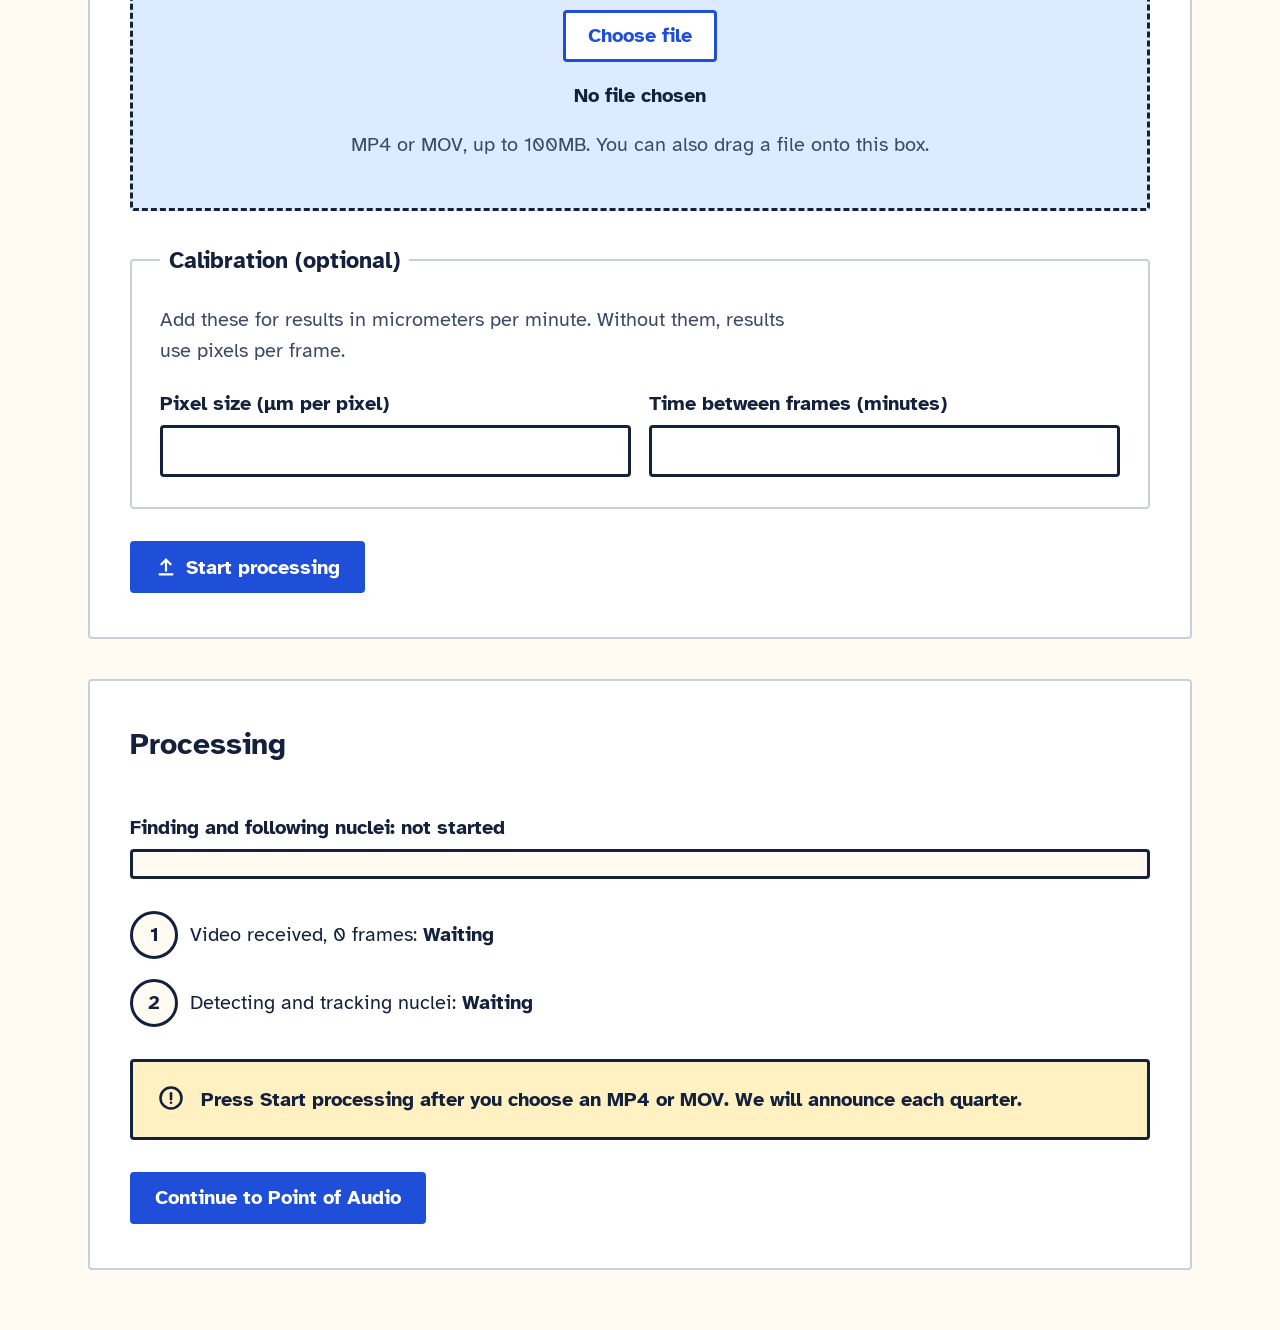
==== commit 8e6513d2: "Show Cellsound and the round target logo in the header so the site matches the new brand. Co-authore" ====
--- a/frontend/index.html
+++ b/frontend/index.html
@@ -10,7 +10,7 @@
 <body class="app theme-light size-1" data-step="1">
 <a class="skip" href="#main">Skip to main content</a>
 <header class="site-header">
-  <a class="brand" href="index.html"><img class="brand-logo" src="img/logo.png" alt="" width="28" height="26">cellsound</a>
+  <a class="brand" href="index.html"><img class="brand-logo" src="img/logo.png" alt="" width="32" height="32">Cellsound</a>
   <div class="header-tools">
     <div class="display-wrap">
       <button type="button" class="hdr-btn" id="display-button" aria-expanded="false" aria-controls="display-panel">
--- a/frontend/css/styles.css
+++ b/frontend/css/styles.css
@@ -472,3 +472,8 @@
   .chevron{transition:none}
 }
 .pause-motion .chevron{transition:none}
+.hear-set{border:3px solid var(--line);border-radius:4px;margin:0;padding:0.8em 1em 1em;background:var(--surface)}
+.hear-set legend{font-weight:700;padding:0 0.3em}
+.hear-boxes{display:flex;flex-direction:column;gap:0.35em}
+.hear-boxes .check-label{min-height:48px;align-items:center}
+.hear-boxes .check-label input{width:28px;height:28px;flex:none}
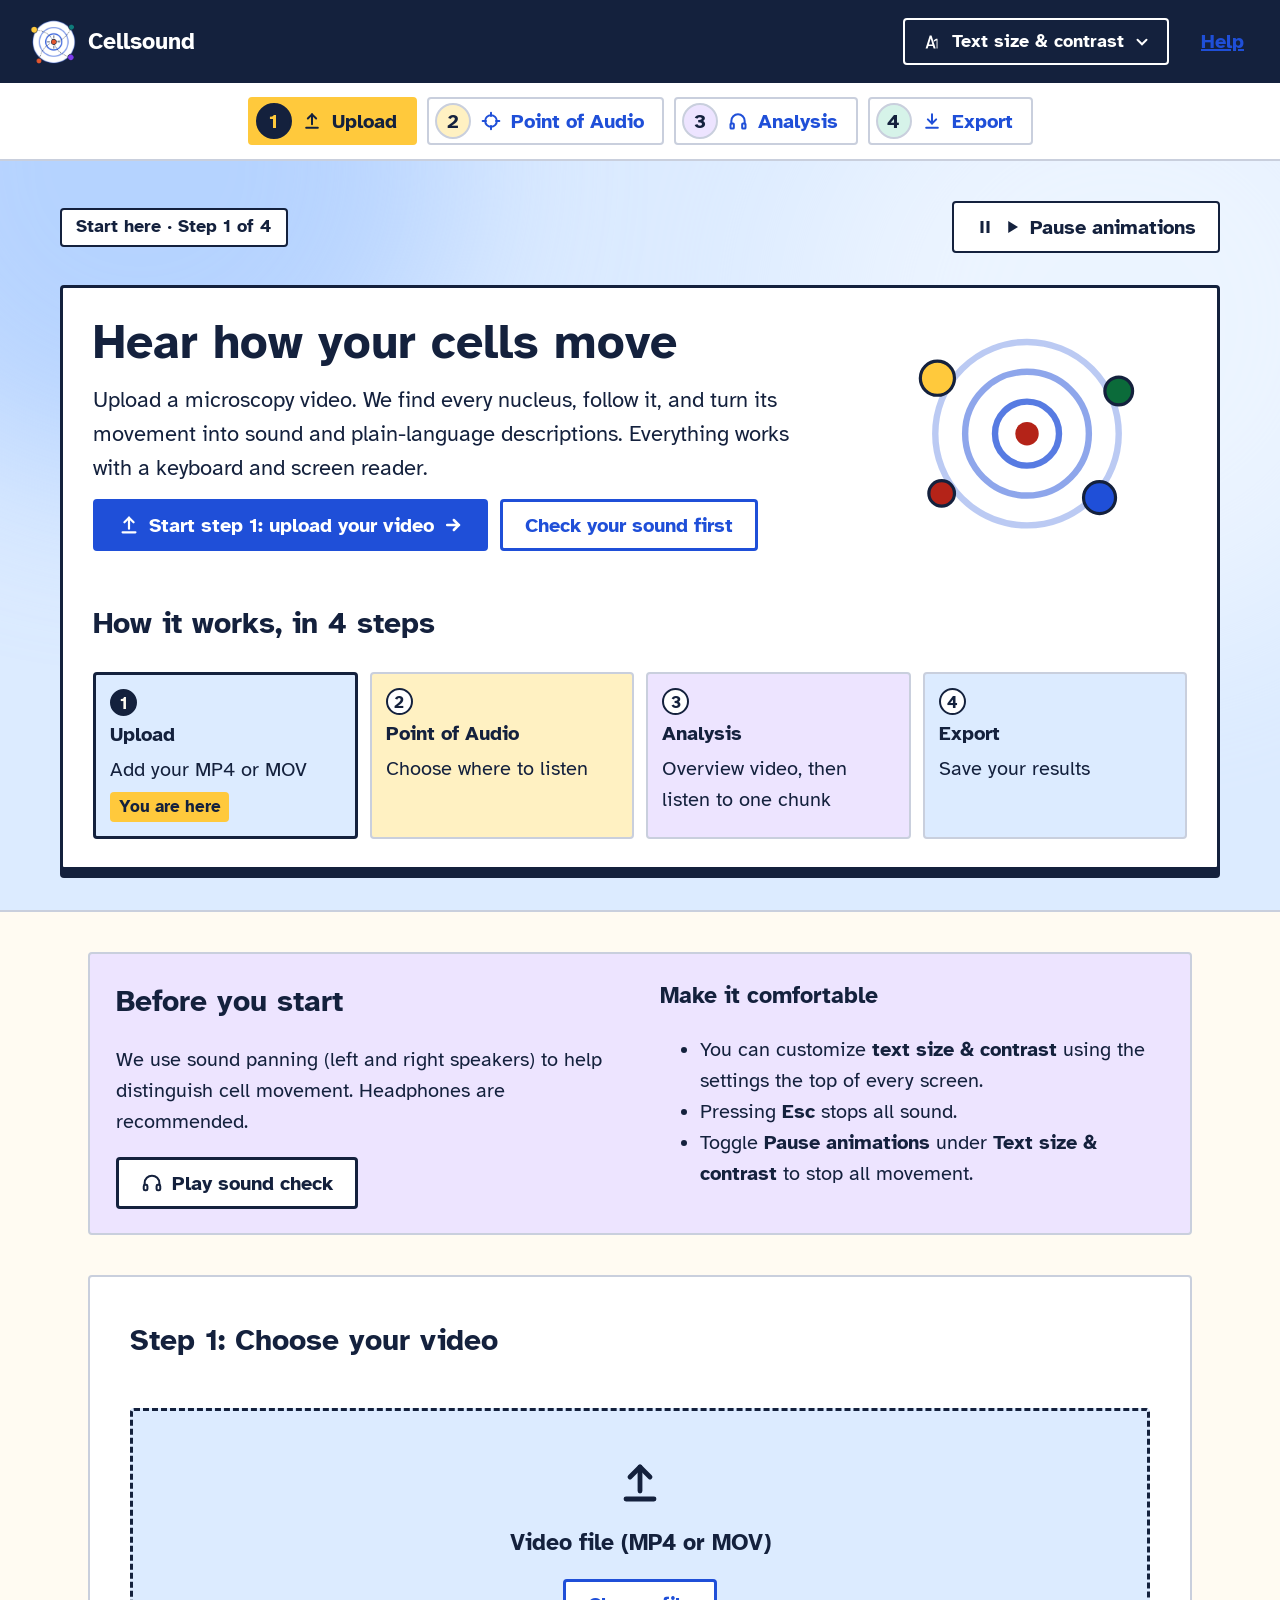
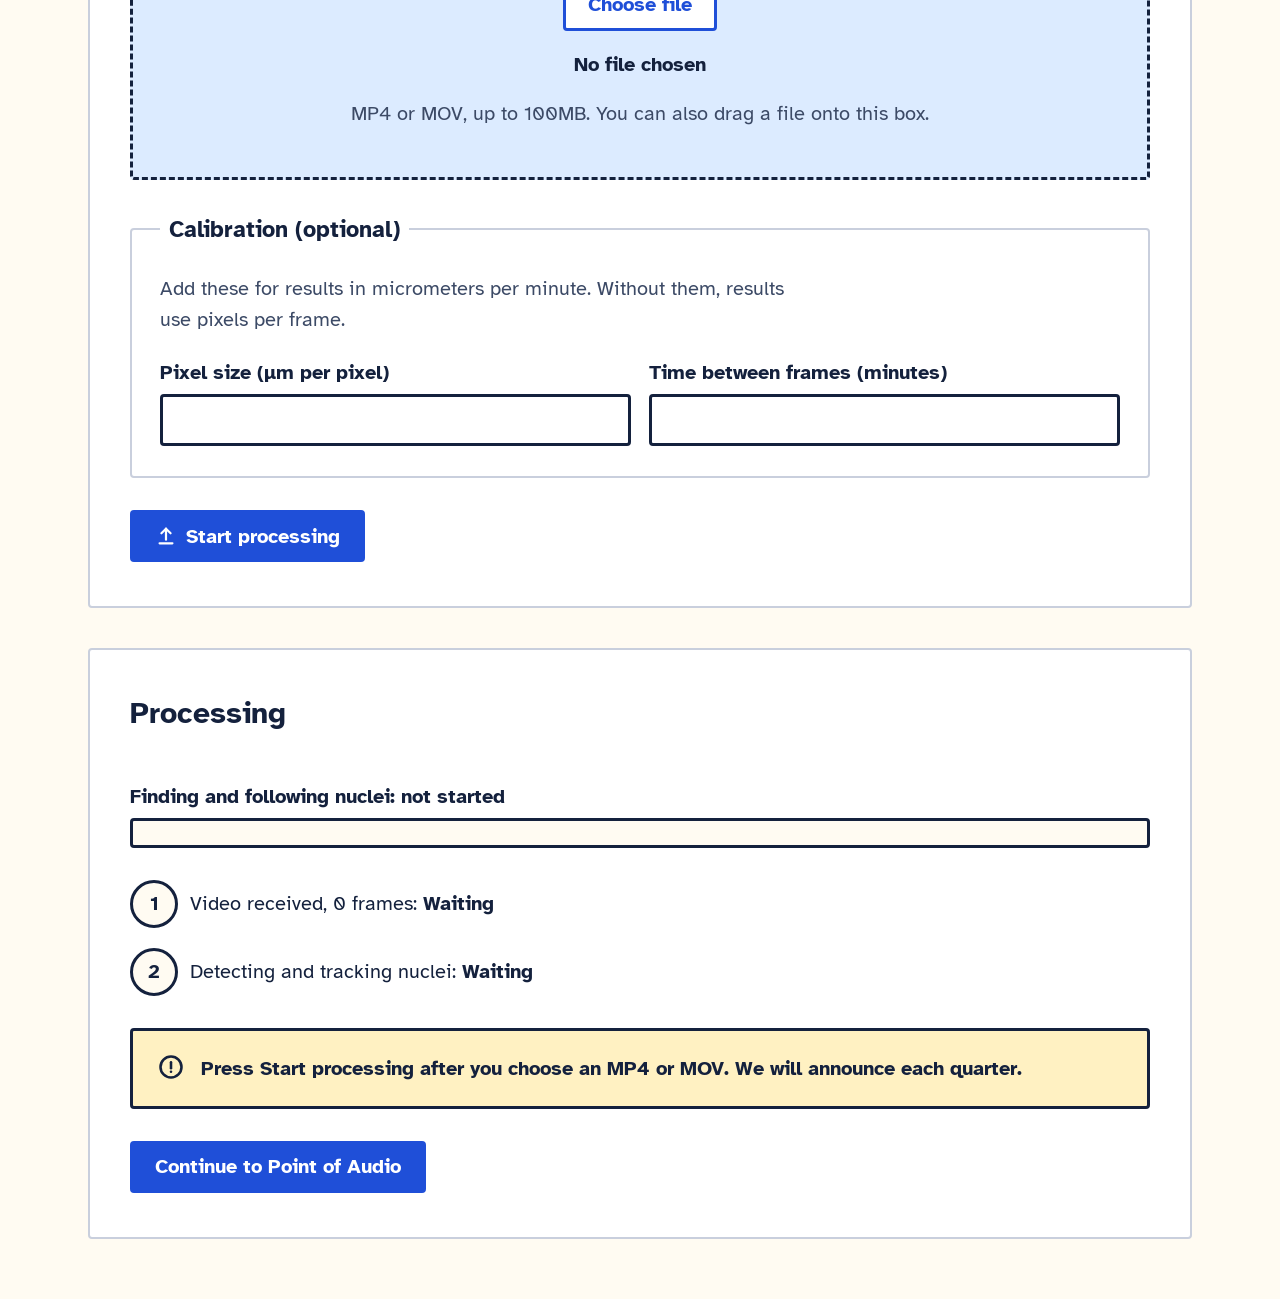
==== commit 12f1b1e4: "Replace overview and clusters with one analysis page: muted all-chunk video plus ranked single-chunk" ====
--- a/frontend/index.html
+++ b/frontend/index.html
@@ -45,10 +45,9 @@
 <nav class="steps" aria-label="Analysis steps">
   <ol>
     <li><a class="step-link" data-step-link="1" href="#"><span class="badge badge-1" aria-hidden="true">1</span><svg class="step-icon" aria-hidden="true" width="20" height="20" viewBox="0 0 24 24" fill="none" stroke="currentColor" stroke-width="2.4" stroke-linecap="round" stroke-linejoin="round"><path d="M12 16V4"></path><path d="m7 9 5-5 5 5"></path><path d="M5 20h14"></path></svg>Upload</a></li>
-<li><a class="step-link" data-step-link="2" href="#"><span class="badge badge-2" aria-hidden="true">2</span><svg class="step-icon" aria-hidden="true" width="20" height="20" viewBox="0 0 24 24" fill="none" stroke="currentColor" stroke-width="2.4" stroke-linecap="round" stroke-linejoin="round"><circle cx="12" cy="12" r="7"></circle><path d="M12 2v4M12 18v4M2 12h4M18 12h4"></path></svg>Point of Audio</a></li>
-<li><a class="step-link" data-step-link="3" href="#"><span class="badge badge-3" aria-hidden="true">3</span><svg class="step-icon" aria-hidden="true" width="20" height="20" viewBox="0 0 24 24" fill="none" stroke="currentColor" stroke-width="2.4" stroke-linecap="round" stroke-linejoin="round"><path d="M4 15v-3a8 8 0 0 1 16 0v3"></path><rect x="3" y="15" width="4" height="6" rx="1"></rect><rect x="17" y="15" width="4" height="6" rx="1"></rect></svg>Overview</a></li>
-<li><a class="step-link" data-step-link="4" href="#"><span class="badge badge-4" aria-hidden="true">4</span><svg class="step-icon" aria-hidden="true" width="20" height="20" viewBox="0 0 24 24" fill="none" stroke="currentColor" stroke-width="2.4" stroke-linecap="round" stroke-linejoin="round"><circle cx="7" cy="8" r="3"></circle><circle cx="17" cy="8" r="3"></circle><circle cx="12" cy="17" r="3"></circle></svg>Clusters</a></li>
-<li><a class="step-link" data-step-link="5" href="#"><span class="badge badge-6" aria-hidden="true">5</span><svg class="step-icon" aria-hidden="true" width="20" height="20" viewBox="0 0 24 24" fill="none" stroke="currentColor" stroke-width="2.4" stroke-linecap="round" stroke-linejoin="round"><path d="M12 4v11"></path><path d="m7 10 5 5 5-5"></path><path d="M5 20h14"></path></svg>Export</a></li>
+    <li><a class="step-link" data-step-link="2" href="#"><span class="badge badge-2" aria-hidden="true">2</span><svg class="step-icon" aria-hidden="true" width="20" height="20" viewBox="0 0 24 24" fill="none" stroke="currentColor" stroke-width="2.4" stroke-linecap="round" stroke-linejoin="round"><circle cx="12" cy="12" r="7"></circle><path d="M12 2v4M12 18v4M2 12h4M18 12h4"></path></svg>Point of Audio</a></li>
+    <li><a class="step-link" data-step-link="3" href="#"><span class="badge badge-3" aria-hidden="true">3</span><svg class="step-icon" aria-hidden="true" width="20" height="20" viewBox="0 0 24 24" fill="none" stroke="currentColor" stroke-width="2.4" stroke-linecap="round" stroke-linejoin="round"><path d="M4 15v-3a8 8 0 0 1 16 0v3"></path><rect x="3" y="15" width="4" height="6" rx="1"></rect><rect x="17" y="15" width="4" height="6" rx="1"></rect></svg>Analysis</a></li>
+    <li><a class="step-link" data-step-link="4" href="#"><span class="badge badge-4" aria-hidden="true">4</span><svg class="step-icon" aria-hidden="true" width="20" height="20" viewBox="0 0 24 24" fill="none" stroke="currentColor" stroke-width="2.4" stroke-linecap="round" stroke-linejoin="round"><path d="M12 4v11"></path><path d="m7 10 5 5 5-5"></path><path d="M5 20h14"></path></svg>Export</a></li>
   </ol>
 </nav>
 
@@ -57,7 +56,7 @@
   <div class="mesh" aria-hidden="true"><i></i><i></i></div>
   <div class="hero-inner">
     <div class="hero-bar">
-      <p class="step-kicker">Start here · Step 1 of 5</p>
+      <p class="step-kicker">Start here · Step 1 of 4</p>
       <button type="button" class="pause-btn" data-pause-mirror aria-pressed="false">
         <svg data-icon="pause" aria-hidden="true" width="18" height="18" viewBox="0 0 24 24" fill="currentColor"><path d="M6 4h4v16H6zM14 4h4v16h-4z"></path></svg>
         <svg data-icon="play" aria-hidden="true" width="18" height="18" viewBox="0 0 24 24" fill="currentColor" hidden><path d="M7 4v16l13-8z"></path></svg>
@@ -86,13 +85,12 @@
         </svg>
       </div>
       <div>
-        <h2>How it works, in 5 steps</h2>
+        <h2>How it works, in 4 steps</h2>
         <ol class="mini-steps">
           <li class="mini-step here"><span class="mini-top" aria-hidden="true"><span class="mini-num">1</span></span><strong>Upload</strong><span>Add your MP4 or MOV</span><span class="here-tag">You are here</span></li>
           <li class="mini-step tint-2"><span class="mini-top" aria-hidden="true"><span class="mini-num">2</span></span><strong>Point of Audio</strong><span>Choose where to listen</span></li>
-          <li class="mini-step tint-3"><span class="mini-top" aria-hidden="true"><span class="mini-num">3</span></span><strong>Overview</strong><span>Hear every cell</span></li>
-          <li class="mini-step tint-4"><span class="mini-top" aria-hidden="true"><span class="mini-num">4</span></span><strong>Clusters</strong><span>Hear each group</span></li>
-          <li class="mini-step tint-6"><span class="mini-top" aria-hidden="true"><span class="mini-num">5</span></span><strong>Export</strong><span>Save your results</span></li>
+          <li class="mini-step tint-3"><span class="mini-top" aria-hidden="true"><span class="mini-num">3</span></span><strong>Analysis</strong><span>Overview video, then listen to one chunk</span></li>
+          <li class="mini-step tint-6"><span class="mini-top" aria-hidden="true"><span class="mini-num">4</span></span><strong>Export</strong><span>Save your results</span></li>
         </ol>
       </div>
     </div>
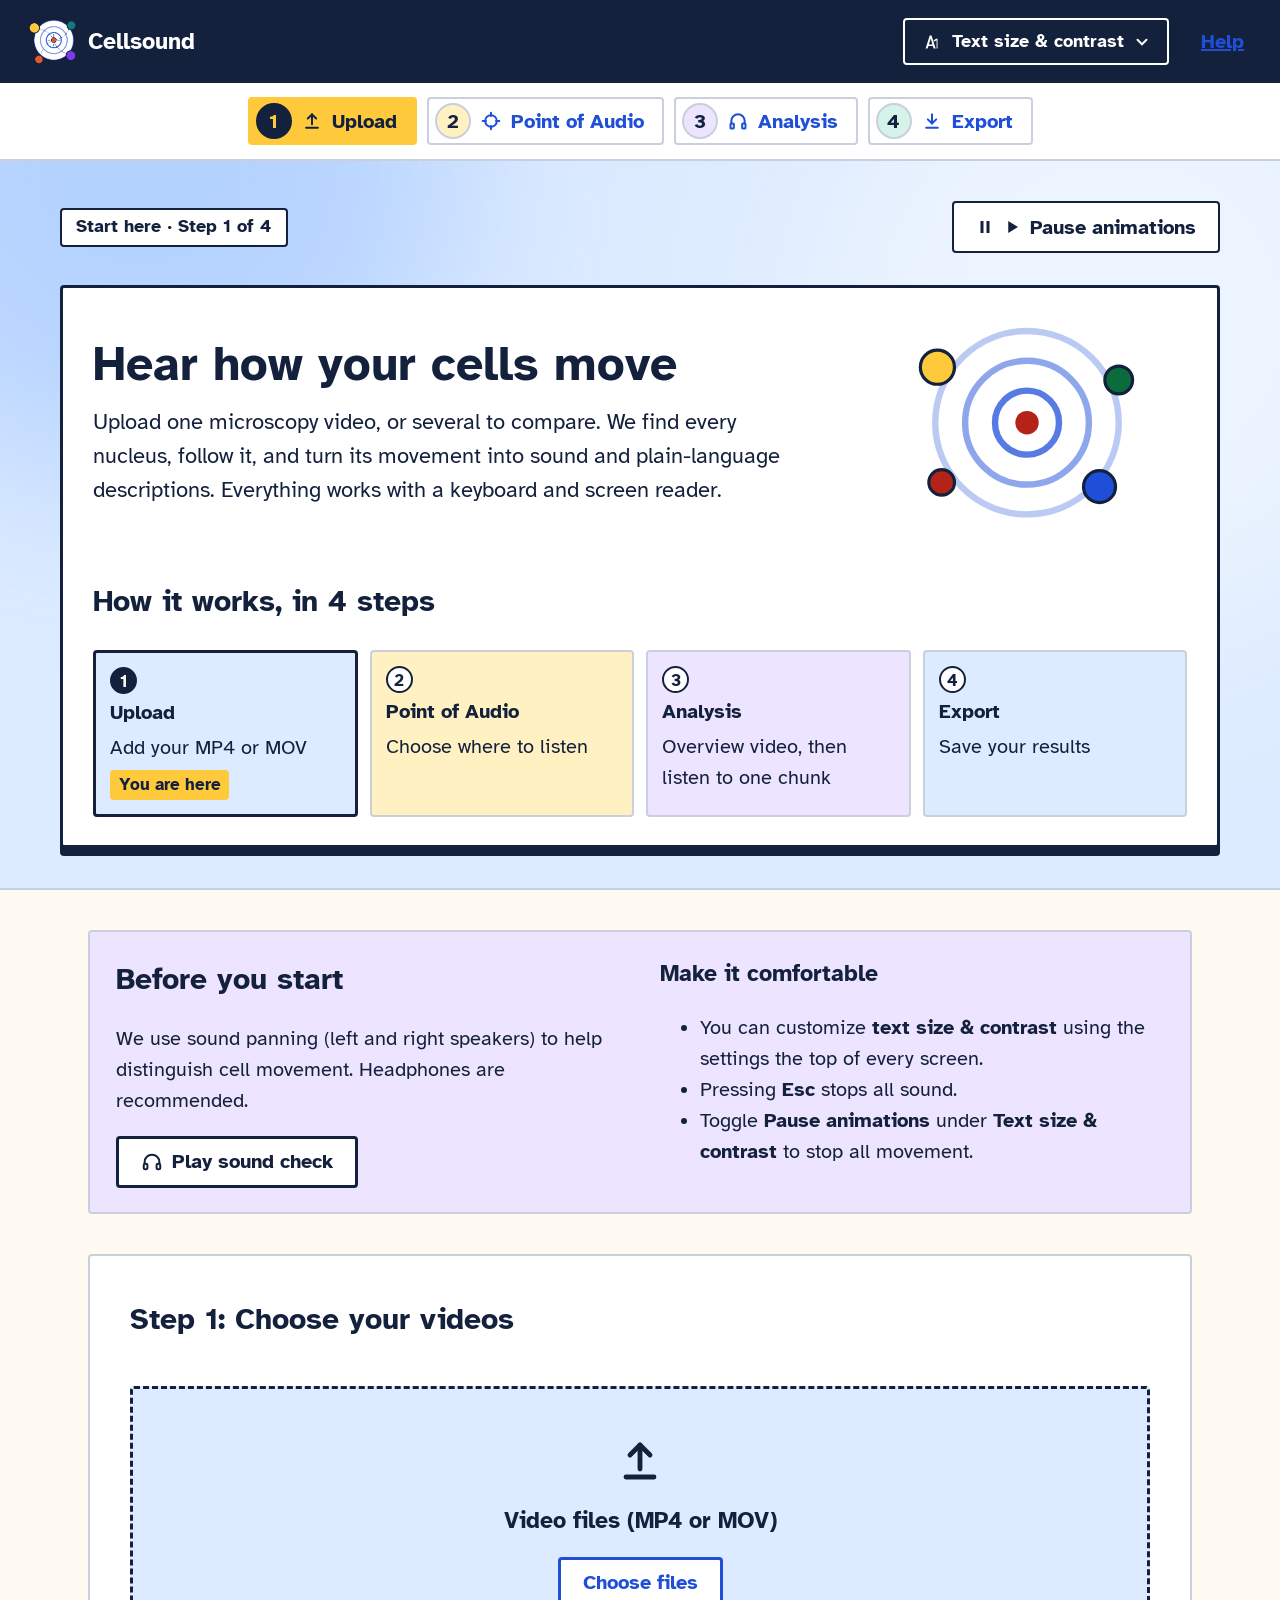
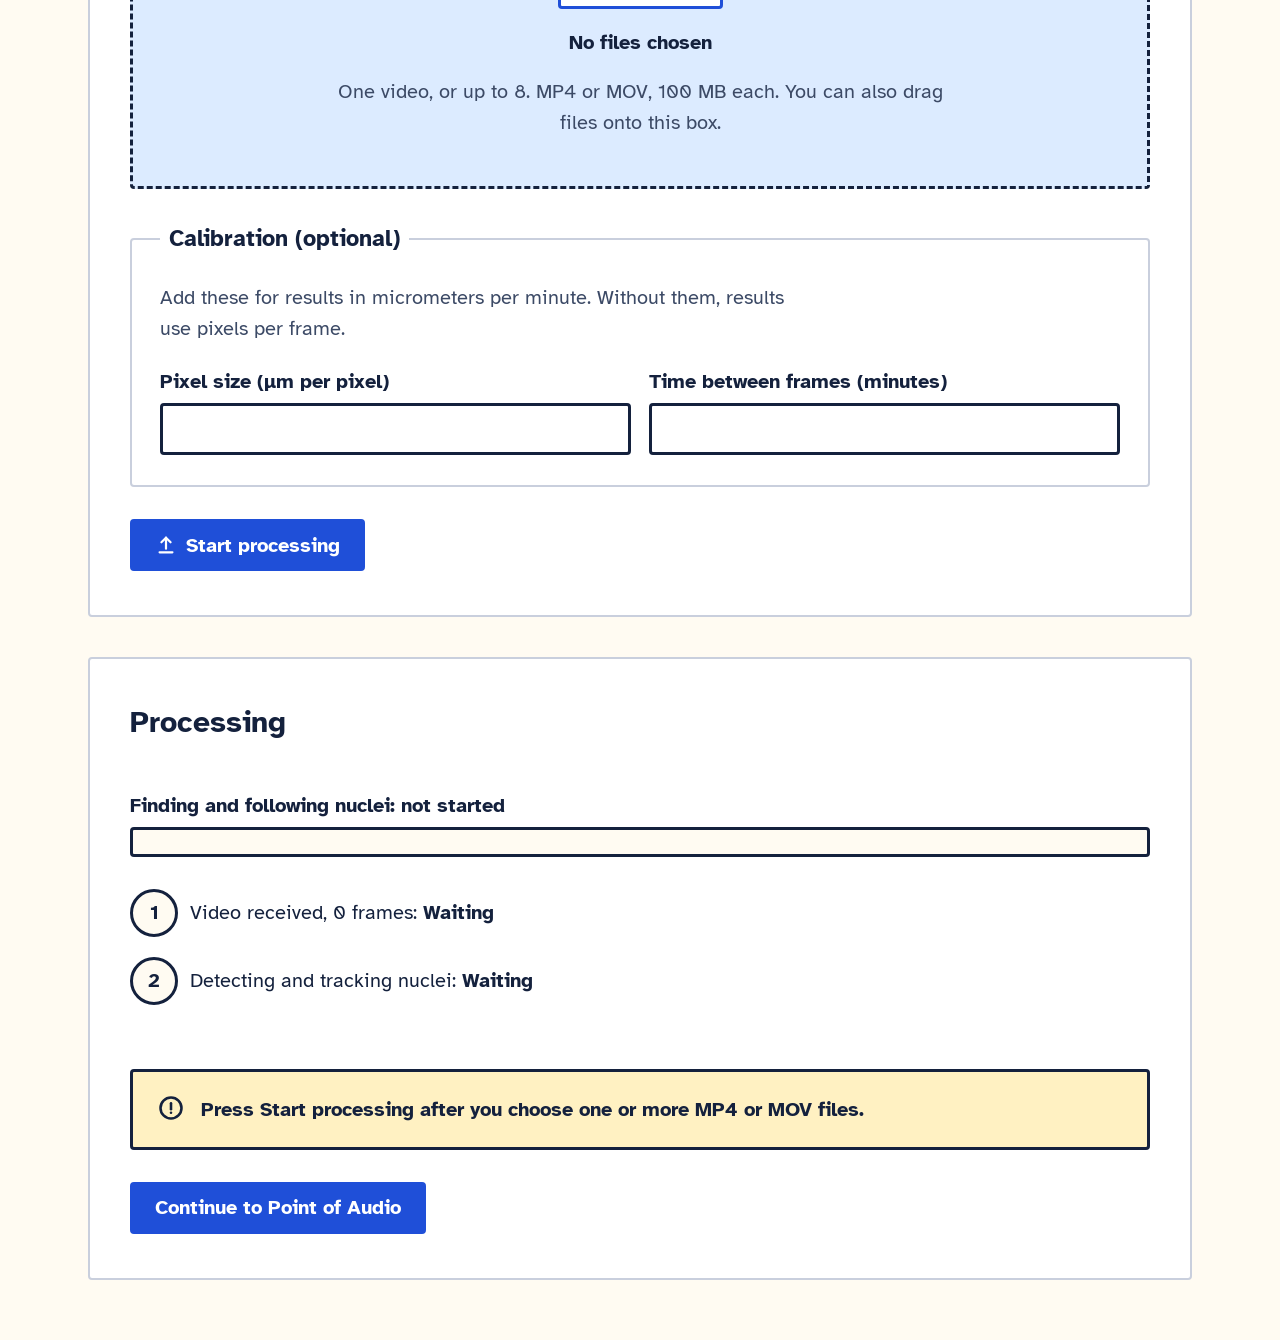
==== commit 52bebe35: "Let one upload box take one video or several, and keep a close second movement label for search. Co-" ====
--- a/frontend/index.html
+++ b/frontend/index.html
@@ -67,11 +67,7 @@
       <div class="hero-copy">
         <div>
           <h1>Hear how your cells move</h1>
-          <p class="lede">Upload a microscopy video. We find every nucleus, follow it, and turn its movement into sound and plain-language descriptions. Everything works with a keyboard and screen reader.</p>
-          <div class="flow">
-            <a class="btn btn-primary lift" href="#choose-h"><svg aria-hidden="true" width="22" height="22" viewBox="0 0 24 24" fill="none" stroke="currentColor" stroke-width="2.4" stroke-linecap="round" stroke-linejoin="round"><path d="M12 16V4"></path><path d="m7 9 5-5 5 5"></path><path d="M5 20h14"></path></svg>Start step 1: upload your video<svg aria-hidden="true" width="20" height="20" viewBox="0 0 24 24" fill="none" stroke="currentColor" stroke-width="3" stroke-linecap="round"><path d="M5 12h14"></path><path d="m13 6 6 6-6 6"></path></svg></a>
-            <a class="btn btn-line lift" href="#help">Check your sound first</a>
-          </div>
+          <p class="lede">Upload one microscopy video, or several to compare. We find every nucleus, follow it, and turn its movement into sound and plain-language descriptions. Everything works with a keyboard and screen reader.</p>
         </div>
         <svg class="art float" aria-hidden="true" viewBox="0 0 300 200">
           <circle cx="150" cy="100" r="86" fill="none" stroke="var(--primary)" stroke-width="6" opacity="0.3"></circle>
@@ -113,14 +109,14 @@
     </div>
   </section>
   <section class="card rise" aria-labelledby="choose-h">
-    <h2 id="choose-h" tabindex="-1">Step 1: Choose your video</h2>
+    <h2 id="choose-h" tabindex="-1">Step 1: Choose your videos</h2>
     <div class="drop" id="drop">
       <svg aria-hidden="true" width="48" height="48" viewBox="0 0 24 24" fill="none" stroke="currentColor" stroke-width="2.4" stroke-linecap="round" stroke-linejoin="round"><path d="M12 16V4"></path><path d="m7 9 5-5 5 5"></path><path d="M5 20h14"></path></svg>
-      <label id="video-label" class="drop-title" for="video">Video file (MP4 or MOV)</label>
-      <input id="video" class="sr file-in" type="file" accept="video/mp4,video/quicktime,.mp4,.mov" aria-labelledby="video-label" aria-describedby="video-hint">
-      <label for="video" class="file-btn" aria-hidden="true">Choose file</label>
-      <p id="file-name" class="file-name" aria-hidden="true">No file chosen</p>
-      <p id="video-hint" class="hint">MP4 or MOV, up to 100MB. You can also drag a file onto this box.</p>
+      <label id="video-label" class="drop-title" for="video">Video files (MP4 or MOV)</label>
+      <input id="video" class="sr file-in" type="file" multiple accept="video/mp4,video/quicktime,.mp4,.mov" aria-labelledby="video-label" aria-describedby="video-hint">
+      <label for="video" class="file-btn" aria-hidden="true">Choose files</label>
+      <p id="file-name" class="file-name">No files chosen</p>
+      <p id="video-hint" class="hint">One video, or up to 8. MP4 or MOV, 100 MB each. You can also drag files onto this box.</p>
       <p id="video-error" class="error" hidden></p>
     </div>
     <fieldset class="fields">
@@ -153,9 +149,11 @@
       <li id="check-received"><span class="dot" aria-hidden="true">1</span><span>Video received, <span id="received-count">0</span> frames: <strong>Waiting</strong></span></li>
       <li id="check-track"><span class="dot" aria-hidden="true">2</span><span>Detecting and tracking nuclei: <strong>Waiting</strong></span></li>
     </ol>
+    <h3 id="batch-progress-h" tabindex="-1" hidden>Each video</h3>
+    <ul id="batch-list" class="checks" hidden></ul>
     <div class="status-box">
       <svg aria-hidden="true" width="28" height="28" viewBox="0 0 24 24" fill="none" stroke="currentColor" stroke-width="2.2" stroke-linecap="round"><circle cx="12" cy="12" r="9"></circle><path d="M12 8v5"></path><path d="M12 16h.01"></path></svg>
-      <p id="status-text" role="status" aria-live="polite" aria-atomic="true">Press Start processing after you choose an MP4 or MOV. We will announce each quarter.</p>
+      <p id="status-text" role="status" aria-live="polite" aria-atomic="true">Press Start processing after you choose one or more MP4 or MOV files.</p>
     </div>
     <div><a class="btn btn-primary" id="continue" href="setup.html" hidden>Continue to Point of Audio</a></div>
   </section>
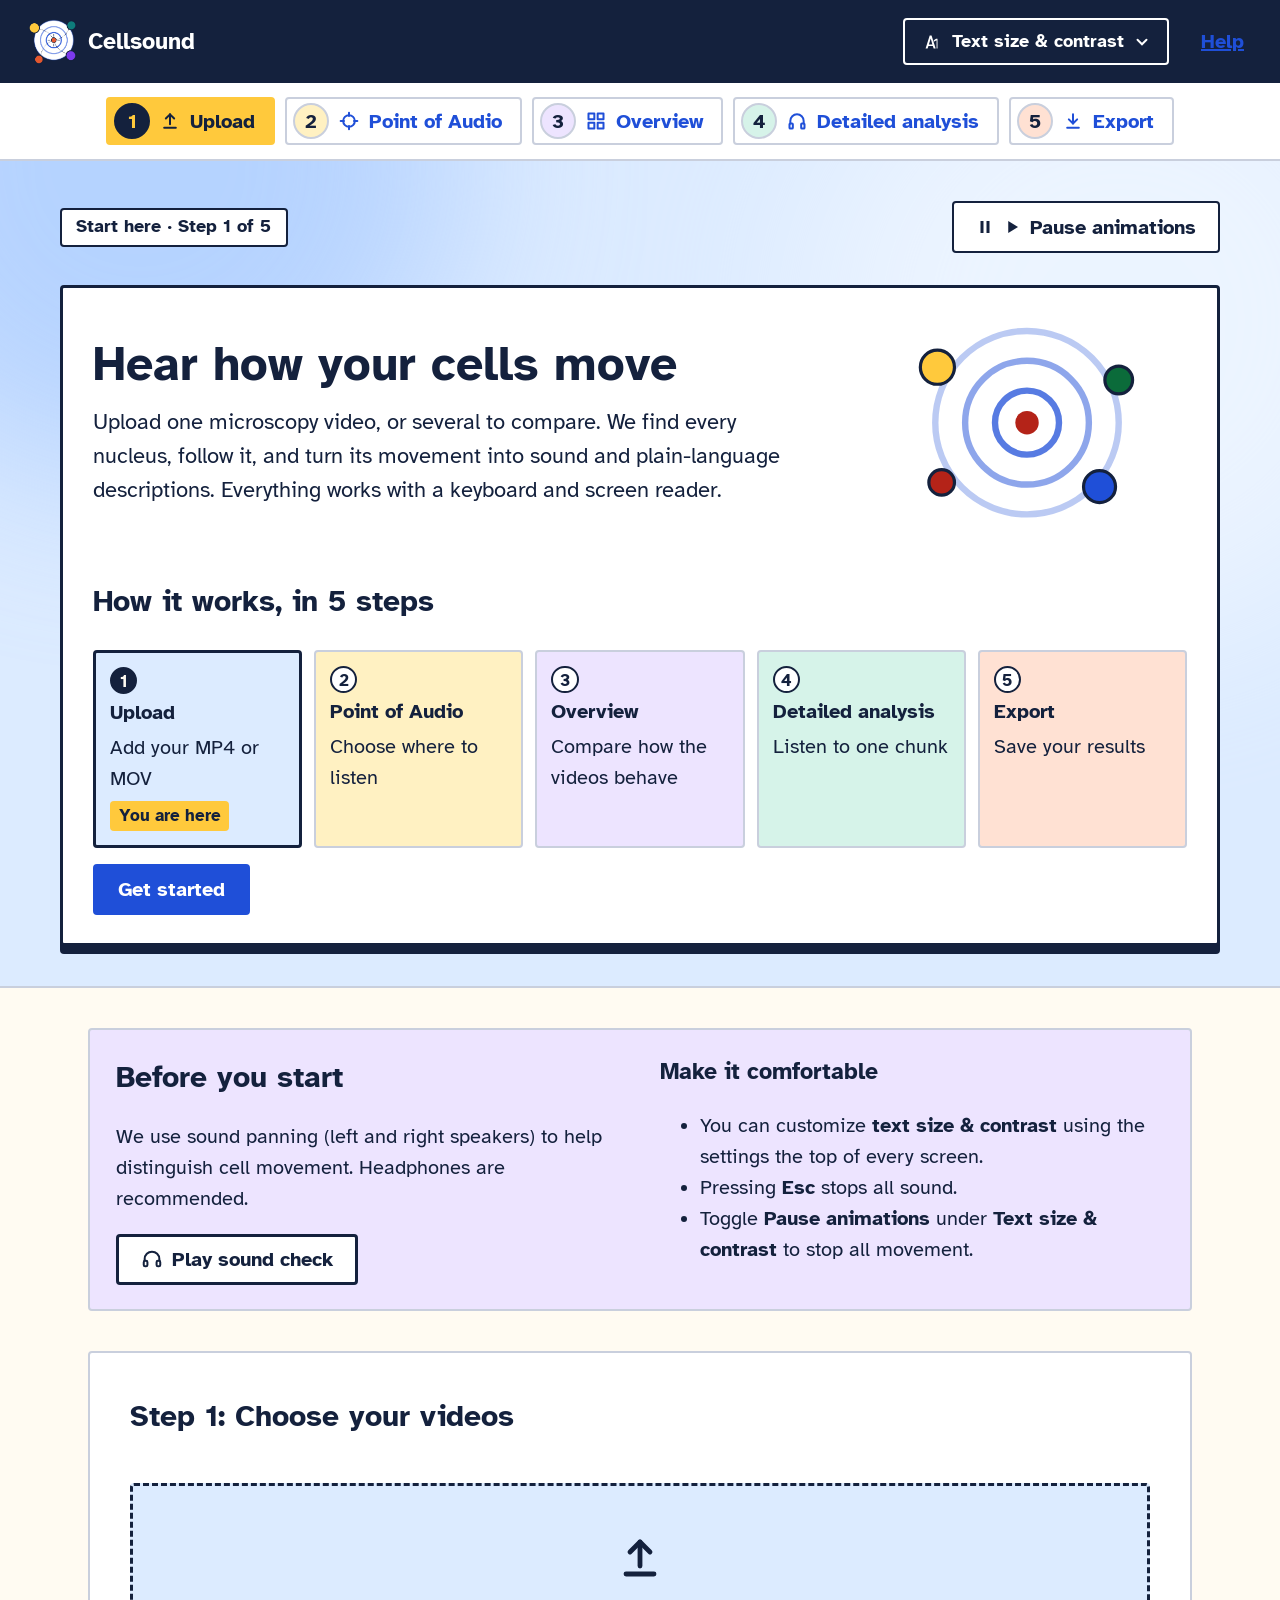
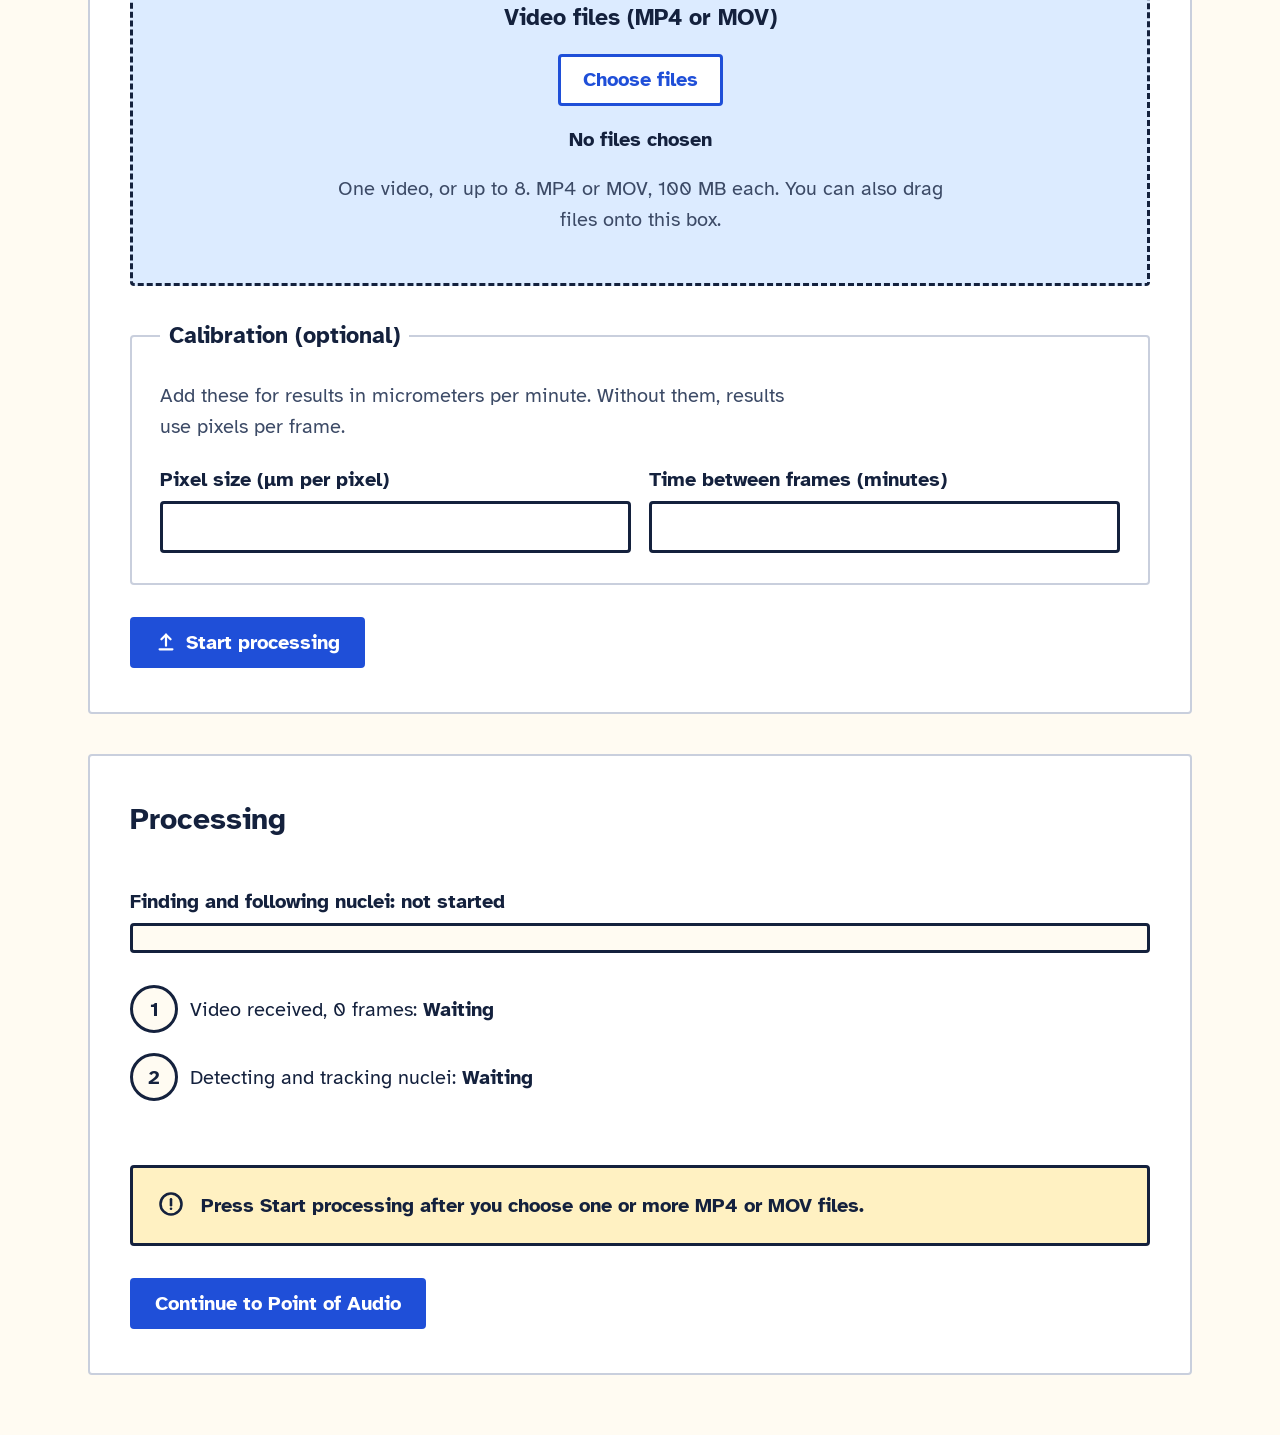
==== commit 888e0687: "Let people start from the home page, place the Point of Audio by tap or drag, and hear one tone per " ====
--- a/frontend/index.html
+++ b/frontend/index.html
@@ -46,8 +46,9 @@
   <ol>
     <li><a class="step-link" data-step-link="1" href="#"><span class="badge badge-1" aria-hidden="true">1</span><svg class="step-icon" aria-hidden="true" width="20" height="20" viewBox="0 0 24 24" fill="none" stroke="currentColor" stroke-width="2.4" stroke-linecap="round" stroke-linejoin="round"><path d="M12 16V4"></path><path d="m7 9 5-5 5 5"></path><path d="M5 20h14"></path></svg>Upload</a></li>
     <li><a class="step-link" data-step-link="2" href="#"><span class="badge badge-2" aria-hidden="true">2</span><svg class="step-icon" aria-hidden="true" width="20" height="20" viewBox="0 0 24 24" fill="none" stroke="currentColor" stroke-width="2.4" stroke-linecap="round" stroke-linejoin="round"><circle cx="12" cy="12" r="7"></circle><path d="M12 2v4M12 18v4M2 12h4M18 12h4"></path></svg>Point of Audio</a></li>
-    <li><a class="step-link" data-step-link="3" href="#"><span class="badge badge-3" aria-hidden="true">3</span><svg class="step-icon" aria-hidden="true" width="20" height="20" viewBox="0 0 24 24" fill="none" stroke="currentColor" stroke-width="2.4" stroke-linecap="round" stroke-linejoin="round"><path d="M4 15v-3a8 8 0 0 1 16 0v3"></path><rect x="3" y="15" width="4" height="6" rx="1"></rect><rect x="17" y="15" width="4" height="6" rx="1"></rect></svg>Analysis</a></li>
-    <li><a class="step-link" data-step-link="4" href="#"><span class="badge badge-4" aria-hidden="true">4</span><svg class="step-icon" aria-hidden="true" width="20" height="20" viewBox="0 0 24 24" fill="none" stroke="currentColor" stroke-width="2.4" stroke-linecap="round" stroke-linejoin="round"><path d="M12 4v11"></path><path d="m7 10 5 5 5-5"></path><path d="M5 20h14"></path></svg>Export</a></li>
+    <li><a class="step-link" data-step-link="3" href="#"><span class="badge badge-3" aria-hidden="true">3</span><svg class="step-icon" aria-hidden="true" width="20" height="20" viewBox="0 0 24 24" fill="none" stroke="currentColor" stroke-width="2.4" stroke-linecap="round" stroke-linejoin="round"><rect x="3" y="3" width="7" height="7"></rect><rect x="14" y="3" width="7" height="7"></rect><rect x="3" y="14" width="7" height="7"></rect><rect x="14" y="14" width="7" height="7"></rect></svg>Overview</a></li>
+    <li><a class="step-link" data-step-link="4" href="#"><span class="badge badge-4" aria-hidden="true">4</span><svg class="step-icon" aria-hidden="true" width="20" height="20" viewBox="0 0 24 24" fill="none" stroke="currentColor" stroke-width="2.4" stroke-linecap="round" stroke-linejoin="round"><path d="M4 15v-3a8 8 0 0 1 16 0v3"></path><rect x="3" y="15" width="4" height="6" rx="1"></rect><rect x="17" y="15" width="4" height="6" rx="1"></rect></svg>Detailed analysis</a></li>
+    <li><a class="step-link" data-step-link="5" href="#"><span class="badge badge-5" aria-hidden="true">5</span><svg class="step-icon" aria-hidden="true" width="20" height="20" viewBox="0 0 24 24" fill="none" stroke="currentColor" stroke-width="2.4" stroke-linecap="round" stroke-linejoin="round"><path d="M12 4v11"></path><path d="m7 10 5 5 5-5"></path><path d="M5 20h14"></path></svg>Export</a></li>
   </ol>
 </nav>
 
@@ -56,7 +57,7 @@
   <div class="mesh" aria-hidden="true"><i></i><i></i></div>
   <div class="hero-inner">
     <div class="hero-bar">
-      <p class="step-kicker">Start here · Step 1 of 4</p>
+      <p class="step-kicker">Start here · Step 1 of 5</p>
       <button type="button" class="pause-btn" data-pause-mirror aria-pressed="false">
         <svg data-icon="pause" aria-hidden="true" width="18" height="18" viewBox="0 0 24 24" fill="currentColor"><path d="M6 4h4v16H6zM14 4h4v16h-4z"></path></svg>
         <svg data-icon="play" aria-hidden="true" width="18" height="18" viewBox="0 0 24 24" fill="currentColor" hidden><path d="M7 4v16l13-8z"></path></svg>
@@ -81,13 +82,15 @@
         </svg>
       </div>
       <div>
-        <h2>How it works, in 4 steps</h2>
+        <h2>How it works, in 5 steps</h2>
         <ol class="mini-steps">
           <li class="mini-step here"><span class="mini-top" aria-hidden="true"><span class="mini-num">1</span></span><strong>Upload</strong><span>Add your MP4 or MOV</span><span class="here-tag">You are here</span></li>
           <li class="mini-step tint-2"><span class="mini-top" aria-hidden="true"><span class="mini-num">2</span></span><strong>Point of Audio</strong><span>Choose where to listen</span></li>
-          <li class="mini-step tint-3"><span class="mini-top" aria-hidden="true"><span class="mini-num">3</span></span><strong>Analysis</strong><span>Overview video, then listen to one chunk</span></li>
-          <li class="mini-step tint-6"><span class="mini-top" aria-hidden="true"><span class="mini-num">4</span></span><strong>Export</strong><span>Save your results</span></li>
+          <li class="mini-step tint-3"><span class="mini-top" aria-hidden="true"><span class="mini-num">3</span></span><strong>Overview</strong><span>Compare how the videos behave</span></li>
+          <li class="mini-step tint-4"><span class="mini-top" aria-hidden="true"><span class="mini-num">4</span></span><strong>Detailed analysis</strong><span>Listen to one chunk</span></li>
+          <li class="mini-step tint-5"><span class="mini-top" aria-hidden="true"><span class="mini-num">5</span></span><strong>Export</strong><span>Save your results</span></li>
         </ol>
+        <button type="button" class="btn btn-primary" id="get-started">Get started</button>
       </div>
     </div>
   </div>
--- a/frontend/css/styles.css
+++ b/frontend/css/styles.css
@@ -140,7 +140,7 @@
   display:flex;
   align-items:center;
   gap:0.5em;
-  min-height:2.4em;
+  min-height:48px;
   padding:0.2em 0.9em 0.2em 0.3em;
   border-radius:4px;
   border:2px solid var(--hair);
@@ -336,7 +336,14 @@
 .split{display:flex;flex-wrap:wrap;gap:1.6em;align-items:stretch}
 .split > *{flex:1 1 18em;min-width:0}
 .preview-wrap{max-width:24em}
-.preview{width:100%;height:auto;display:block;background:var(--header);border:3px solid var(--line);border-bottom:0;border-radius:4px 4px 0 0}
+.preview{width:100%;height:auto;display:block;background:var(--header);border:3px solid var(--line);border-bottom:0;border-radius:4px 4px 0 0;touch-action:none;cursor:crosshair}
+#get-started,#sort-videos,#question{min-height:48px}
+#get-started{margin-top:0.8em}
+.overview-list{list-style:none;margin:0;padding:0;display:flex;flex-wrap:wrap;gap:1em}
+.overview-card{flex:1 1 16em;max-width:24em;display:flex;flex-direction:column;gap:0.6em;margin:0;padding:0.8em;border:2px solid var(--hair);border-radius:4px;background:var(--bg)}
+.overview-card img{width:100%;height:auto;display:block;background:var(--header);border-radius:4px}
+.overview-card h3,.overview-card p{margin:0}
+.btn{min-height:48px}
 .readout{border:3px solid var(--line);border-radius:0 0 4px 4px;background:var(--mint);padding:0.9em 1em;display:flex;flex-direction:column;gap:0.4em}
 .readout p{margin:0}
 .legend{display:flex;align-items:center;gap:0.5em;font-size:0.9em}
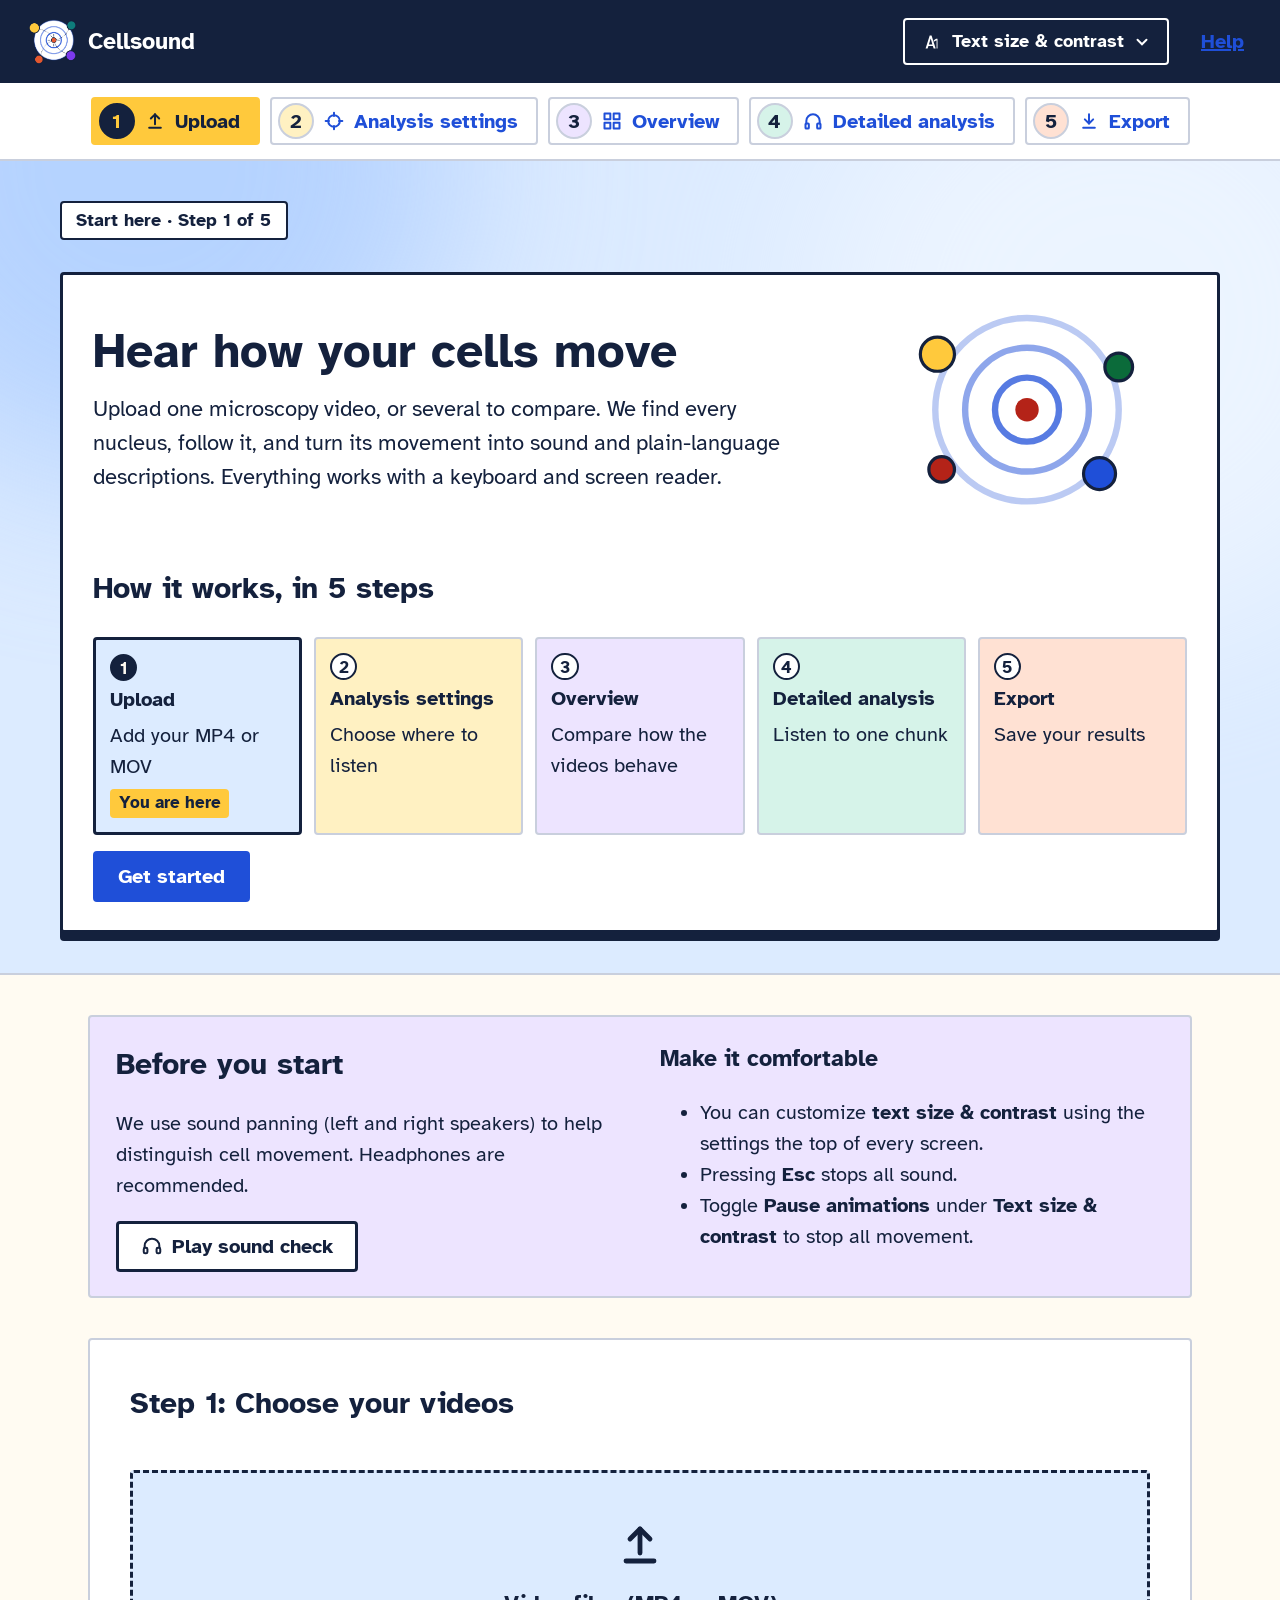
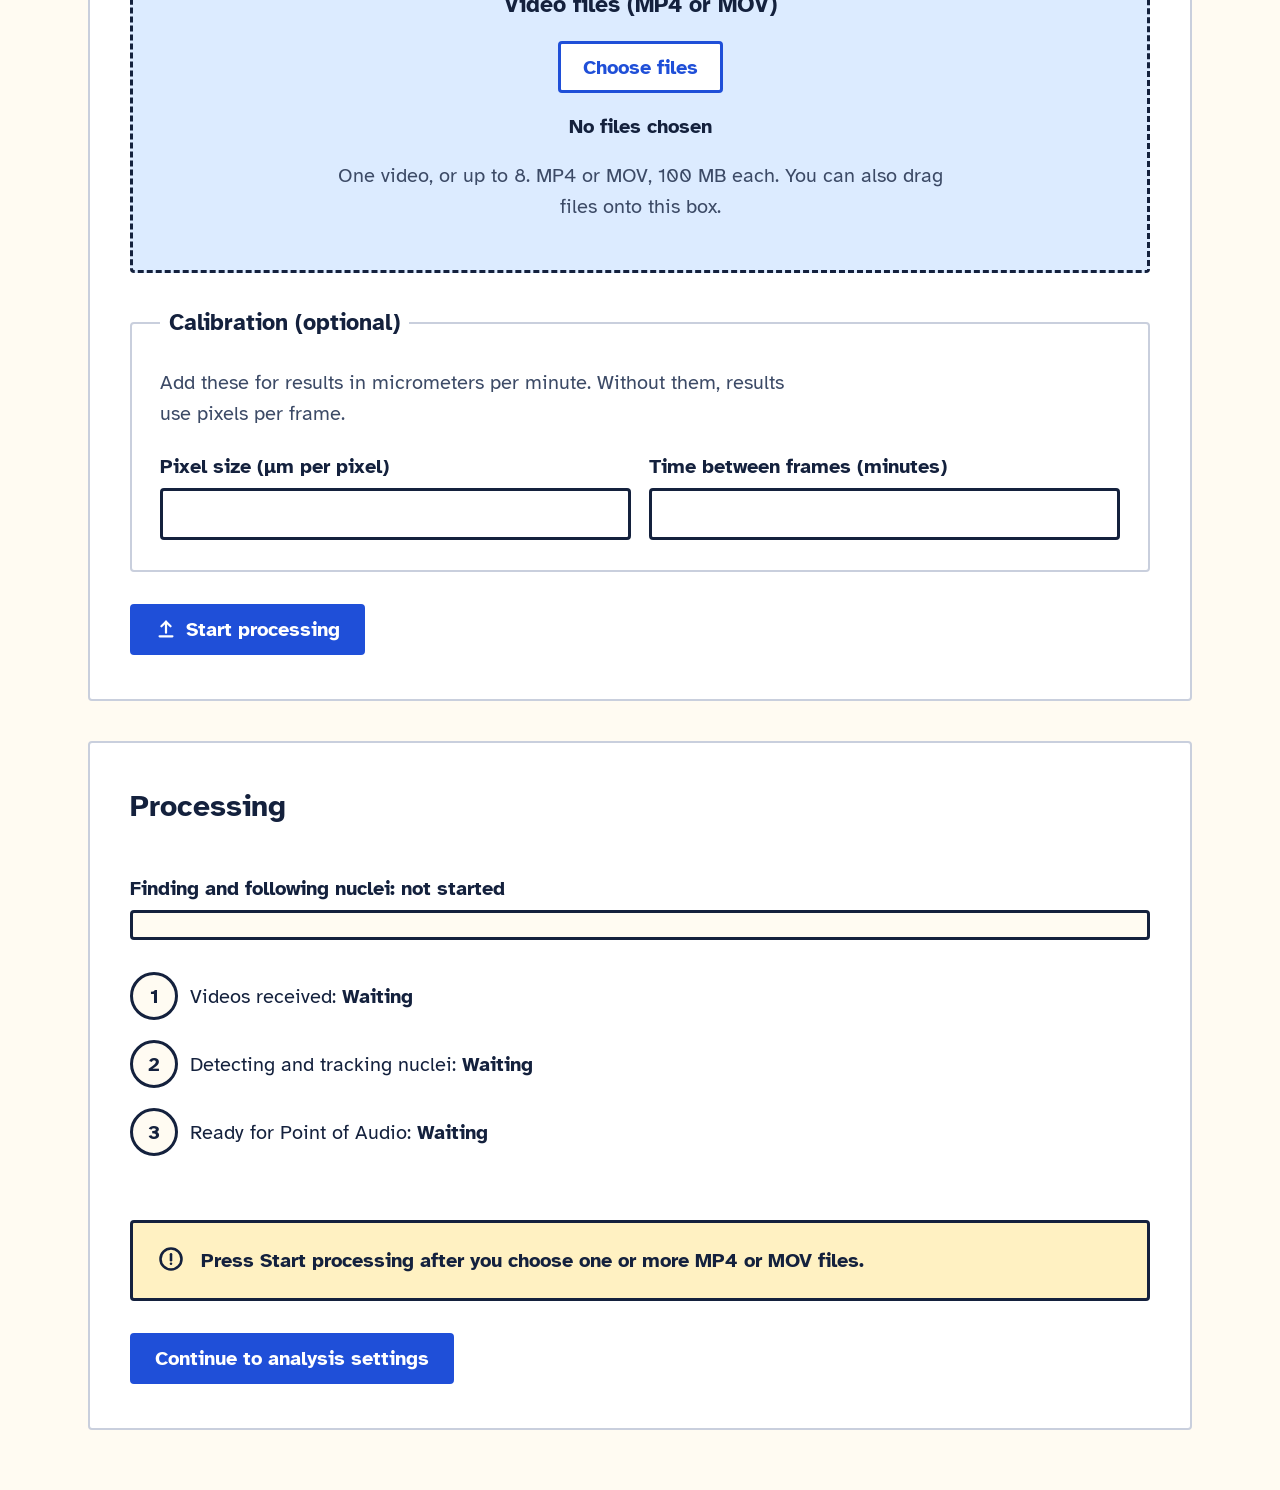
==== commit ad6395ed: "Improve 5-step flow: multi-file progress, overview shortlist, detailed analysis tabs. Rename step 2 " ====
--- a/frontend/index.html
+++ b/frontend/index.html
@@ -45,7 +45,7 @@
 <nav class="steps" aria-label="Analysis steps">
   <ol>
     <li><a class="step-link" data-step-link="1" href="#"><span class="badge badge-1" aria-hidden="true">1</span><svg class="step-icon" aria-hidden="true" width="20" height="20" viewBox="0 0 24 24" fill="none" stroke="currentColor" stroke-width="2.4" stroke-linecap="round" stroke-linejoin="round"><path d="M12 16V4"></path><path d="m7 9 5-5 5 5"></path><path d="M5 20h14"></path></svg>Upload</a></li>
-    <li><a class="step-link" data-step-link="2" href="#"><span class="badge badge-2" aria-hidden="true">2</span><svg class="step-icon" aria-hidden="true" width="20" height="20" viewBox="0 0 24 24" fill="none" stroke="currentColor" stroke-width="2.4" stroke-linecap="round" stroke-linejoin="round"><circle cx="12" cy="12" r="7"></circle><path d="M12 2v4M12 18v4M2 12h4M18 12h4"></path></svg>Point of Audio</a></li>
+    <li><a class="step-link" data-step-link="2" href="#"><span class="badge badge-2" aria-hidden="true">2</span><svg class="step-icon" aria-hidden="true" width="20" height="20" viewBox="0 0 24 24" fill="none" stroke="currentColor" stroke-width="2.4" stroke-linecap="round" stroke-linejoin="round"><circle cx="12" cy="12" r="7"></circle><path d="M12 2v4M12 18v4M2 12h4M18 12h4"></path></svg>Analysis settings</a></li>
     <li><a class="step-link" data-step-link="3" href="#"><span class="badge badge-3" aria-hidden="true">3</span><svg class="step-icon" aria-hidden="true" width="20" height="20" viewBox="0 0 24 24" fill="none" stroke="currentColor" stroke-width="2.4" stroke-linecap="round" stroke-linejoin="round"><rect x="3" y="3" width="7" height="7"></rect><rect x="14" y="3" width="7" height="7"></rect><rect x="3" y="14" width="7" height="7"></rect><rect x="14" y="14" width="7" height="7"></rect></svg>Overview</a></li>
     <li><a class="step-link" data-step-link="4" href="#"><span class="badge badge-4" aria-hidden="true">4</span><svg class="step-icon" aria-hidden="true" width="20" height="20" viewBox="0 0 24 24" fill="none" stroke="currentColor" stroke-width="2.4" stroke-linecap="round" stroke-linejoin="round"><path d="M4 15v-3a8 8 0 0 1 16 0v3"></path><rect x="3" y="15" width="4" height="6" rx="1"></rect><rect x="17" y="15" width="4" height="6" rx="1"></rect></svg>Detailed analysis</a></li>
     <li><a class="step-link" data-step-link="5" href="#"><span class="badge badge-5" aria-hidden="true">5</span><svg class="step-icon" aria-hidden="true" width="20" height="20" viewBox="0 0 24 24" fill="none" stroke="currentColor" stroke-width="2.4" stroke-linecap="round" stroke-linejoin="round"><path d="M12 4v11"></path><path d="m7 10 5 5 5-5"></path><path d="M5 20h14"></path></svg>Export</a></li>
@@ -58,11 +58,6 @@
   <div class="hero-inner">
     <div class="hero-bar">
       <p class="step-kicker">Start here · Step 1 of 5</p>
-      <button type="button" class="pause-btn" data-pause-mirror aria-pressed="false">
-        <svg data-icon="pause" aria-hidden="true" width="18" height="18" viewBox="0 0 24 24" fill="currentColor"><path d="M6 4h4v16H6zM14 4h4v16h-4z"></path></svg>
-        <svg data-icon="play" aria-hidden="true" width="18" height="18" viewBox="0 0 24 24" fill="currentColor" hidden><path d="M7 4v16l13-8z"></path></svg>
-        <span data-pause-label>Pause animations</span>
-      </button>
     </div>
     <div class="hero-card rise">
       <div class="hero-copy">
@@ -85,7 +80,7 @@
         <h2>How it works, in 5 steps</h2>
         <ol class="mini-steps">
           <li class="mini-step here"><span class="mini-top" aria-hidden="true"><span class="mini-num">1</span></span><strong>Upload</strong><span>Add your MP4 or MOV</span><span class="here-tag">You are here</span></li>
-          <li class="mini-step tint-2"><span class="mini-top" aria-hidden="true"><span class="mini-num">2</span></span><strong>Point of Audio</strong><span>Choose where to listen</span></li>
+          <li class="mini-step tint-2"><span class="mini-top" aria-hidden="true"><span class="mini-num">2</span></span><strong>Analysis settings</strong><span>Choose where to listen</span></li>
           <li class="mini-step tint-3"><span class="mini-top" aria-hidden="true"><span class="mini-num">3</span></span><strong>Overview</strong><span>Compare how the videos behave</span></li>
           <li class="mini-step tint-4"><span class="mini-top" aria-hidden="true"><span class="mini-num">4</span></span><strong>Detailed analysis</strong><span>Listen to one chunk</span></li>
           <li class="mini-step tint-5"><span class="mini-top" aria-hidden="true"><span class="mini-num">5</span></span><strong>Export</strong><span>Save your results</span></li>
@@ -143,22 +138,23 @@
   </section>
   <section class="card rise" aria-labelledby="proc-h">
     <h2 id="proc-h">Processing</h2>
-    <div class="field">
+    <div class="field" id="overall-progress">
       <label id="prog-label" for="prog">Finding and following nuclei: not started</label>
       <div class="bar" aria-hidden="true"><span id="bar-fill"></span></div>
       <progress id="prog" class="sr" max="200" value="0">0%</progress>
     </div>
-    <ol class="checks">
-      <li id="check-received"><span class="dot" aria-hidden="true">1</span><span>Video received, <span id="received-count">0</span> frames: <strong>Waiting</strong></span></li>
-      <li id="check-track"><span class="dot" aria-hidden="true">2</span><span>Detecting and tracking nuclei: <strong>Waiting</strong></span></li>
+    <ol class="checks" id="process-checks">
+      <li id="check-received"><span class="dot" aria-hidden="true">1</span><span id="check-received-text">Videos received: <strong>Waiting</strong></span></li>
+      <li id="check-track"><span class="dot" aria-hidden="true">2</span><span id="check-track-text">Detecting and tracking nuclei: <strong>Waiting</strong></span></li>
+      <li id="check-ready"><span class="dot" aria-hidden="true">3</span><span id="check-ready-text">Ready for Point of Audio: <strong>Waiting</strong></span></li>
     </ol>
     <h3 id="batch-progress-h" tabindex="-1" hidden>Each video</h3>
-    <ul id="batch-list" class="checks" hidden></ul>
+    <ol id="batch-list" class="checks batch-checks" hidden></ol>
     <div class="status-box">
       <svg aria-hidden="true" width="28" height="28" viewBox="0 0 24 24" fill="none" stroke="currentColor" stroke-width="2.2" stroke-linecap="round"><circle cx="12" cy="12" r="9"></circle><path d="M12 8v5"></path><path d="M12 16h.01"></path></svg>
       <p id="status-text" role="status" aria-live="polite" aria-atomic="true">Press Start processing after you choose one or more MP4 or MOV files.</p>
     </div>
-    <div><a class="btn btn-primary" id="continue" href="setup.html" hidden>Continue to Point of Audio</a></div>
+    <div><a class="btn btn-primary" id="continue" href="setup.html" hidden>Continue to analysis settings</a></div>
   </section>
 </div>
 </main>
--- a/frontend/css/styles.css
+++ b/frontend/css/styles.css
@@ -340,9 +340,25 @@
 #get-started,#sort-videos,#question{min-height:48px}
 #get-started{margin-top:0.8em}
 .overview-list{list-style:none;margin:0;padding:0;display:flex;flex-wrap:wrap;gap:1em}
-.overview-card{flex:1 1 16em;max-width:24em;display:flex;flex-direction:column;gap:0.6em;margin:0;padding:0.8em;border:2px solid var(--hair);border-radius:4px;background:var(--bg)}
-.overview-card img{width:100%;height:auto;display:block;background:var(--header);border-radius:4px}
-.overview-card h3,.overview-card p{margin:0}
+.overview-card{flex:1 1 16em;max-width:24em;display:flex;flex-direction:column;gap:0.6em;margin:0;padding:0;border:3px solid var(--hair);border-radius:4px;background:var(--bg);overflow:hidden}
+.overview-card.is-selected{border-color:var(--primary);box-shadow:0 0.25em 0 var(--line)}
+.overview-card.is-match{border-color:#1f7a3a;box-shadow:0 0 0 2px rgba(31,122,58,0.25)}
+.overview-card.is-match.is-selected{border-color:#1f7a3a;box-shadow:0 0.25em 0 #1f7a3a}
+.sort-card{border-color:#1f7a3a;box-shadow:0 0 0 2px rgba(31,122,58,0.18)}
+.sort-card .text-input:focus{outline-color:#1f7a3a;border-color:#1f7a3a}
+.overview-select{font:inherit;color:inherit;text-align:left;display:flex;flex-direction:column;gap:0.6em;width:100%;margin:0;padding:0.8em;border:0;background:transparent;cursor:pointer}
+.overview-select img{width:100%;height:auto;display:block;background:var(--header);border-radius:4px}
+.overview-select h3,.overview-select p{margin:0}
+.overview-check{align-self:flex-end;display:grid;place-items:center;width:1.8em;height:1.8em;border:3px solid var(--line);border-radius:4px;background:var(--surface);font-weight:700;color:var(--primary)}
+.overview-card.is-selected .overview-check{background:var(--primary);color:var(--on-header);border-color:var(--line)}
+.batch-checks{gap:1.2em}
+.batch-item{display:flex;flex-direction:column;gap:0.5em;padding:0.8em;border:2px solid var(--hair);border-radius:4px;background:var(--surface)}
+.batch-item-title{display:flex;align-items:center;gap:0.6em}
+.batch-steps{list-style:none;margin:0;padding:0;display:flex;flex-direction:column;gap:0.45em}
+.batch-steps li{display:flex;gap:0.6em;align-items:center}
+.video-tabs{display:flex;flex-wrap:wrap;gap:0.5em;margin:0 0 0.4em}
+.video-tab{font:inherit;font-weight:700;min-height:2.8em;padding:0.45em 0.9em;border:3px solid var(--hair);border-radius:4px;background:var(--surface);color:var(--ink);cursor:pointer}
+.video-tab[aria-selected="true"]{border-color:var(--line);background:var(--butter);box-shadow:0 0.2em 0 var(--line)}
 .btn{min-height:48px}
 .readout{border:3px solid var(--line);border-radius:0 0 4px 4px;background:var(--mint);padding:0.9em 1em;display:flex;flex-direction:column;gap:0.4em}
 .readout p{margin:0}
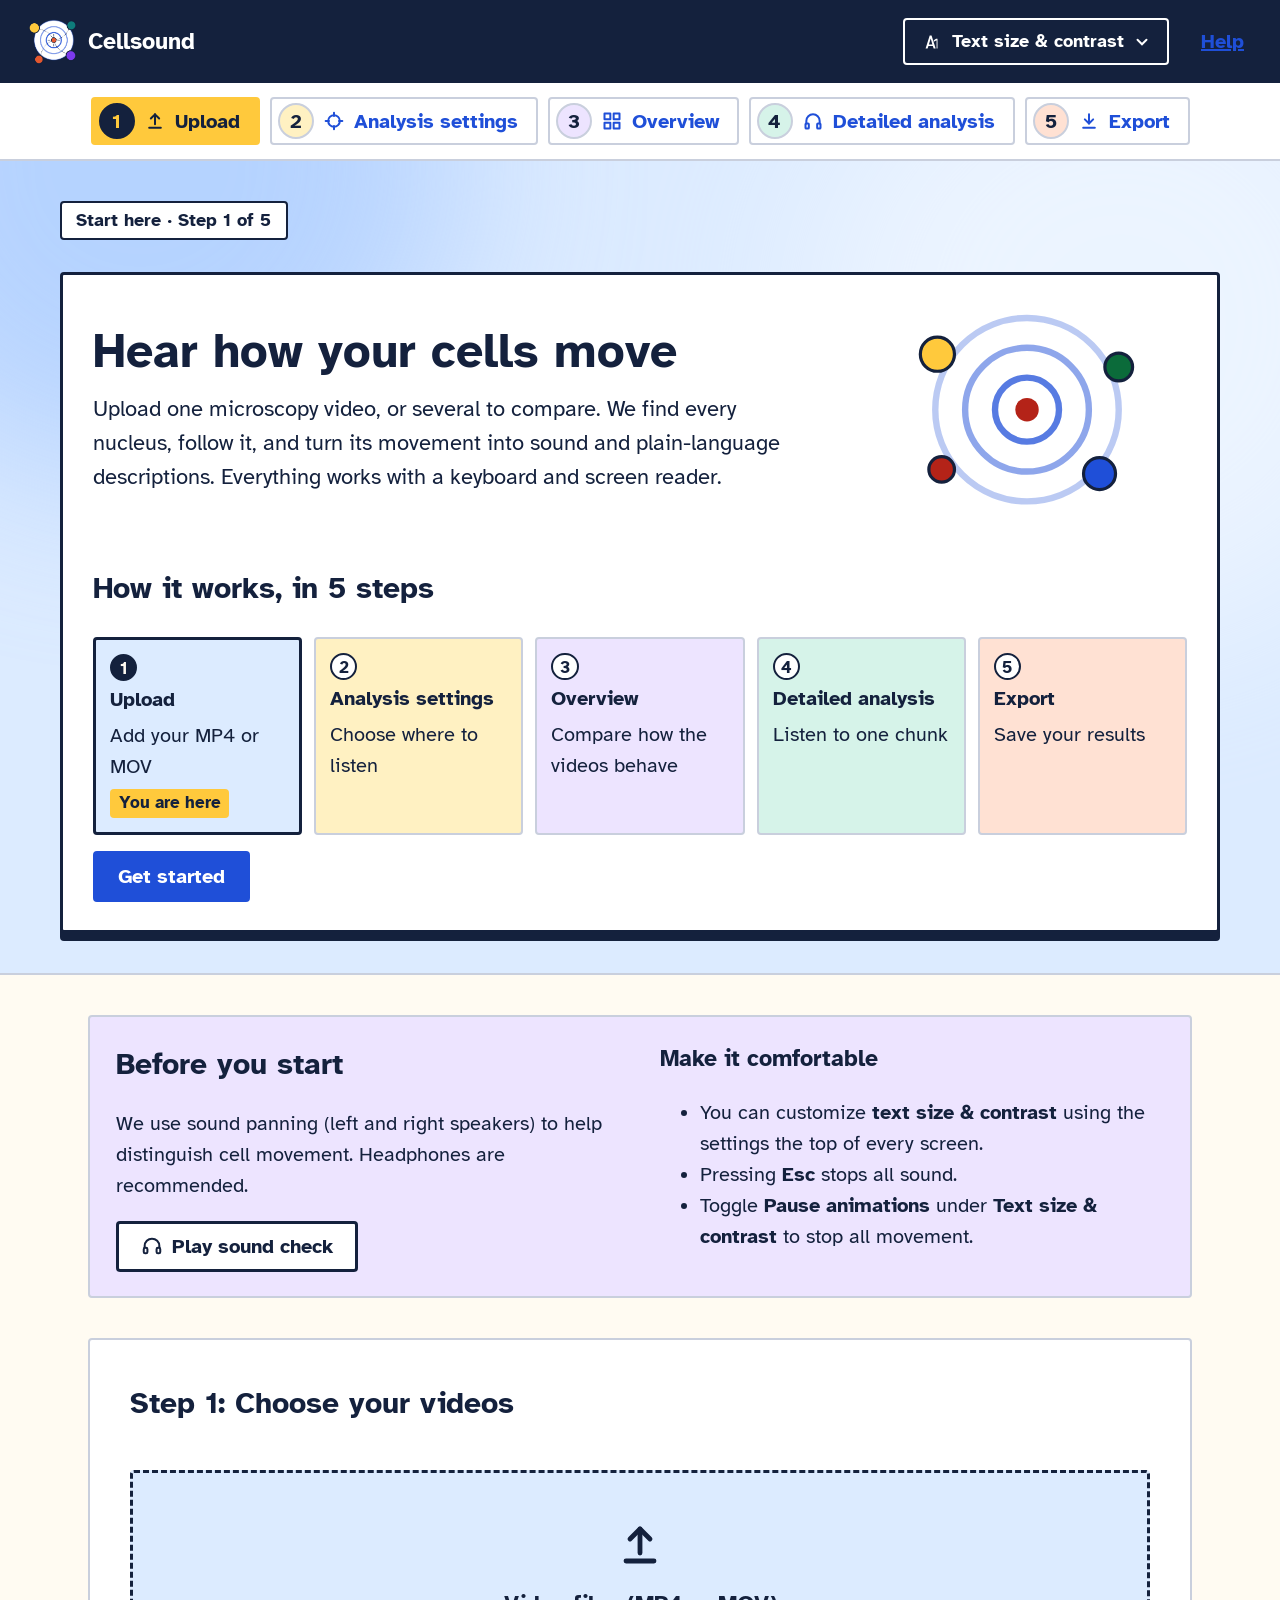
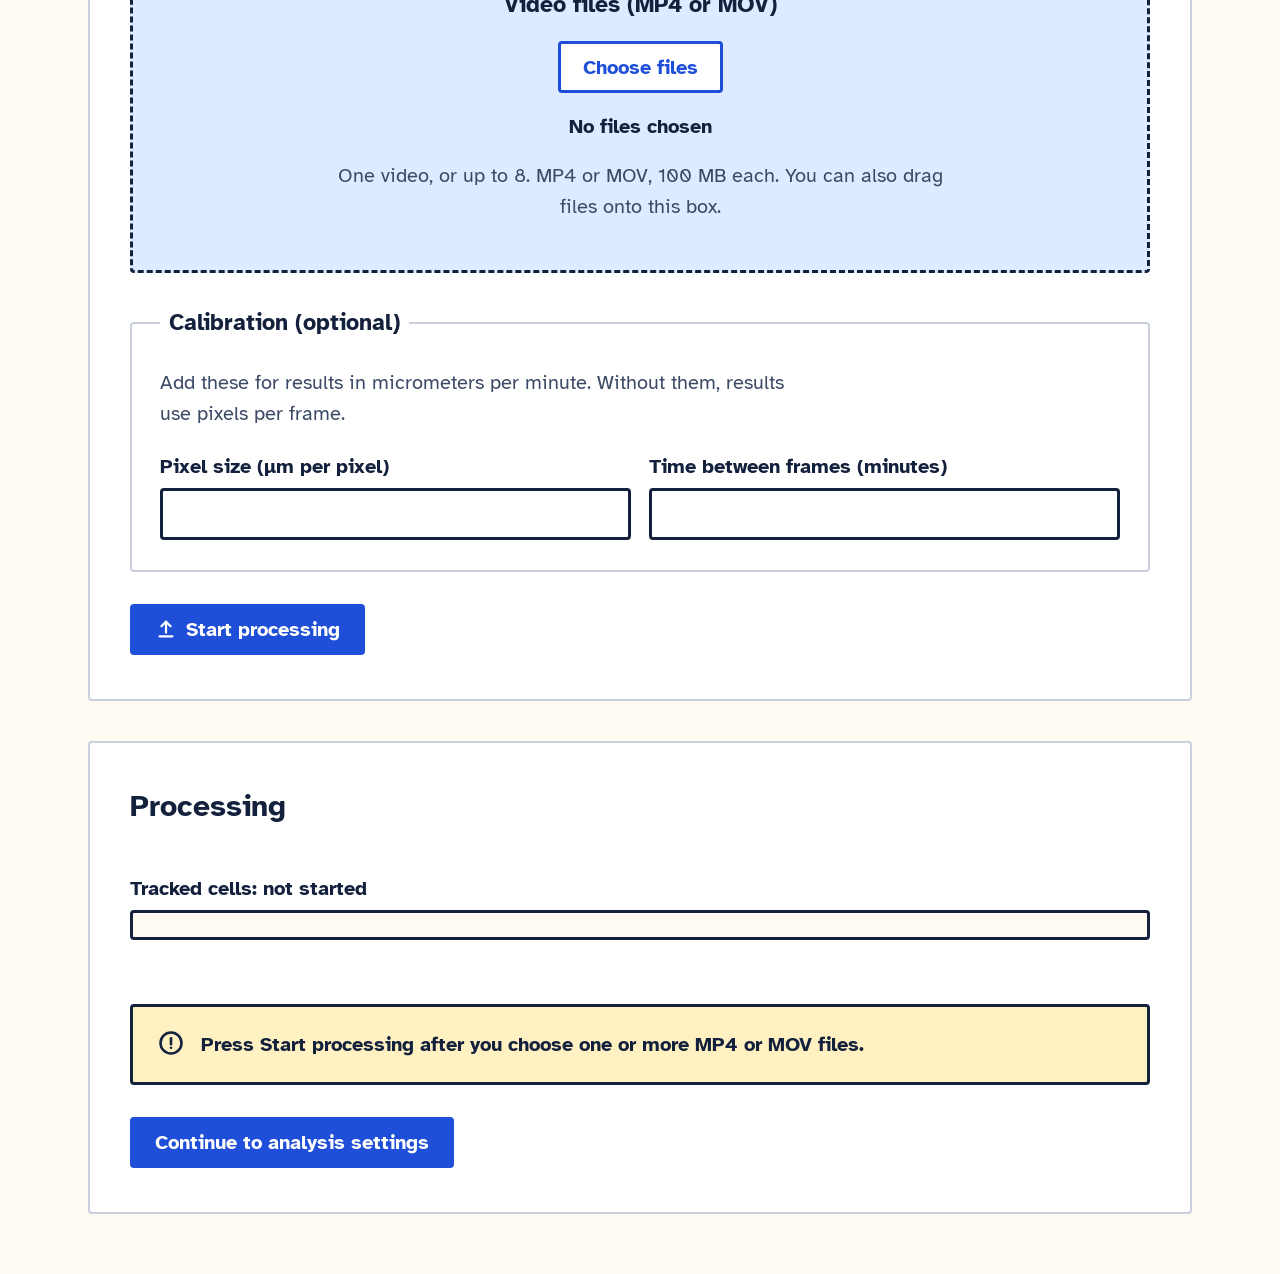
==== commit e96c5f5c: "Keep Mac uploads stable and tighten overview sort and playback UI. Force Trackastra onto CPU to stop" ====
--- a/frontend/index.html
+++ b/frontend/index.html
@@ -139,16 +139,11 @@
   <section class="card rise" aria-labelledby="proc-h">
     <h2 id="proc-h">Processing</h2>
     <div class="field" id="overall-progress">
-      <label id="prog-label" for="prog">Finding and following nuclei: not started</label>
+      <label id="prog-label" for="prog">Tracked cells: not started</label>
       <div class="bar" aria-hidden="true"><span id="bar-fill"></span></div>
       <progress id="prog" class="sr" max="200" value="0">0%</progress>
     </div>
-    <ol class="checks" id="process-checks">
-      <li id="check-received"><span class="dot" aria-hidden="true">1</span><span id="check-received-text">Videos received: <strong>Waiting</strong></span></li>
-      <li id="check-track"><span class="dot" aria-hidden="true">2</span><span id="check-track-text">Detecting and tracking nuclei: <strong>Waiting</strong></span></li>
-      <li id="check-ready"><span class="dot" aria-hidden="true">3</span><span id="check-ready-text">Ready for Point of Audio: <strong>Waiting</strong></span></li>
-    </ol>
-    <h3 id="batch-progress-h" tabindex="-1" hidden>Each video</h3>
+    <h3 id="batch-progress-h" class="sr" tabindex="-1" hidden>Videos</h3>
     <ol id="batch-list" class="checks batch-checks" hidden></ol>
     <div class="status-box">
       <svg aria-hidden="true" width="28" height="28" viewBox="0 0 24 24" fill="none" stroke="currentColor" stroke-width="2.2" stroke-linecap="round"><circle cx="12" cy="12" r="9"></circle><path d="M12 8v5"></path><path d="M12 16h.01"></path></svg>
--- a/frontend/css/styles.css
+++ b/frontend/css/styles.css
@@ -342,14 +342,24 @@
 .overview-list{list-style:none;margin:0;padding:0;display:flex;flex-wrap:wrap;gap:1em}
 .overview-card{flex:1 1 16em;max-width:24em;display:flex;flex-direction:column;gap:0.6em;margin:0;padding:0;border:3px solid var(--hair);border-radius:4px;background:var(--bg);overflow:hidden}
 .overview-card.is-selected{border-color:var(--primary);box-shadow:0 0.25em 0 var(--line)}
-.overview-card.is-match{border-color:#1f7a3a;box-shadow:0 0 0 2px rgba(31,122,58,0.25)}
-.overview-card.is-match.is-selected{border-color:#1f7a3a;box-shadow:0 0.25em 0 #1f7a3a}
-.sort-card{border-color:#1f7a3a;box-shadow:0 0 0 2px rgba(31,122,58,0.18)}
+.overview-card.is-match{background:#e7f6ec}
+.overview-card.is-match .overview-select img{outline:3px solid rgba(31,122,58,0.35);outline-offset:-3px}
+.overview-card.is-match.is-selected{border-color:var(--primary);background:#e7f6ec}
+.sort-card{border-color:#1f7a3a}
 .sort-card .text-input:focus{outline-color:#1f7a3a;border-color:#1f7a3a}
+.sort-form{display:flex;flex-direction:column;align-items:flex-start;gap:0.85em;margin:0}
+.sort-form .field{width:100%}
+.sort-form .btn{margin:0;position:static}
 .overview-select{font:inherit;color:inherit;text-align:left;display:flex;flex-direction:column;gap:0.6em;width:100%;margin:0;padding:0.8em;border:0;background:transparent;cursor:pointer}
 .overview-select img{width:100%;height:auto;display:block;background:var(--header);border-radius:4px}
-.overview-select h3,.overview-select p{margin:0}
-.overview-check{align-self:flex-end;display:grid;place-items:center;width:1.8em;height:1.8em;border:3px solid var(--line);border-radius:4px;background:var(--surface);font-weight:700;color:var(--primary)}
+.overview-player{display:flex;flex-direction:column;gap:0.7em}
+.overview-player video{width:100%;height:auto;display:block;border-radius:12px;background:#000;border:3px solid var(--line)}
+.overview-controls{display:flex;flex-wrap:wrap;align-items:center;gap:0.75em 1em}
+.overview-time{margin:0;font-weight:700;font-variant-numeric:tabular-nums}
+.overview-head{display:flex;align-items:flex-start;gap:0.55em;width:100%}
+.overview-select h3{margin:0;flex:1 1 auto;min-width:0;overflow-wrap:anywhere;word-break:break-word;line-height:1.25}
+.overview-select p{margin:0}
+.overview-check{flex:none;display:grid;place-items:center;width:1.8em;height:1.8em;border:3px solid var(--line);border-radius:4px;background:var(--surface);font-weight:700;color:var(--primary)}
 .overview-card.is-selected .overview-check{background:var(--primary);color:var(--on-header);border-color:var(--line)}
 .batch-checks{gap:1.2em}
 .batch-item{display:flex;flex-direction:column;gap:0.5em;padding:0.8em;border:2px solid var(--hair);border-radius:4px;background:var(--surface)}
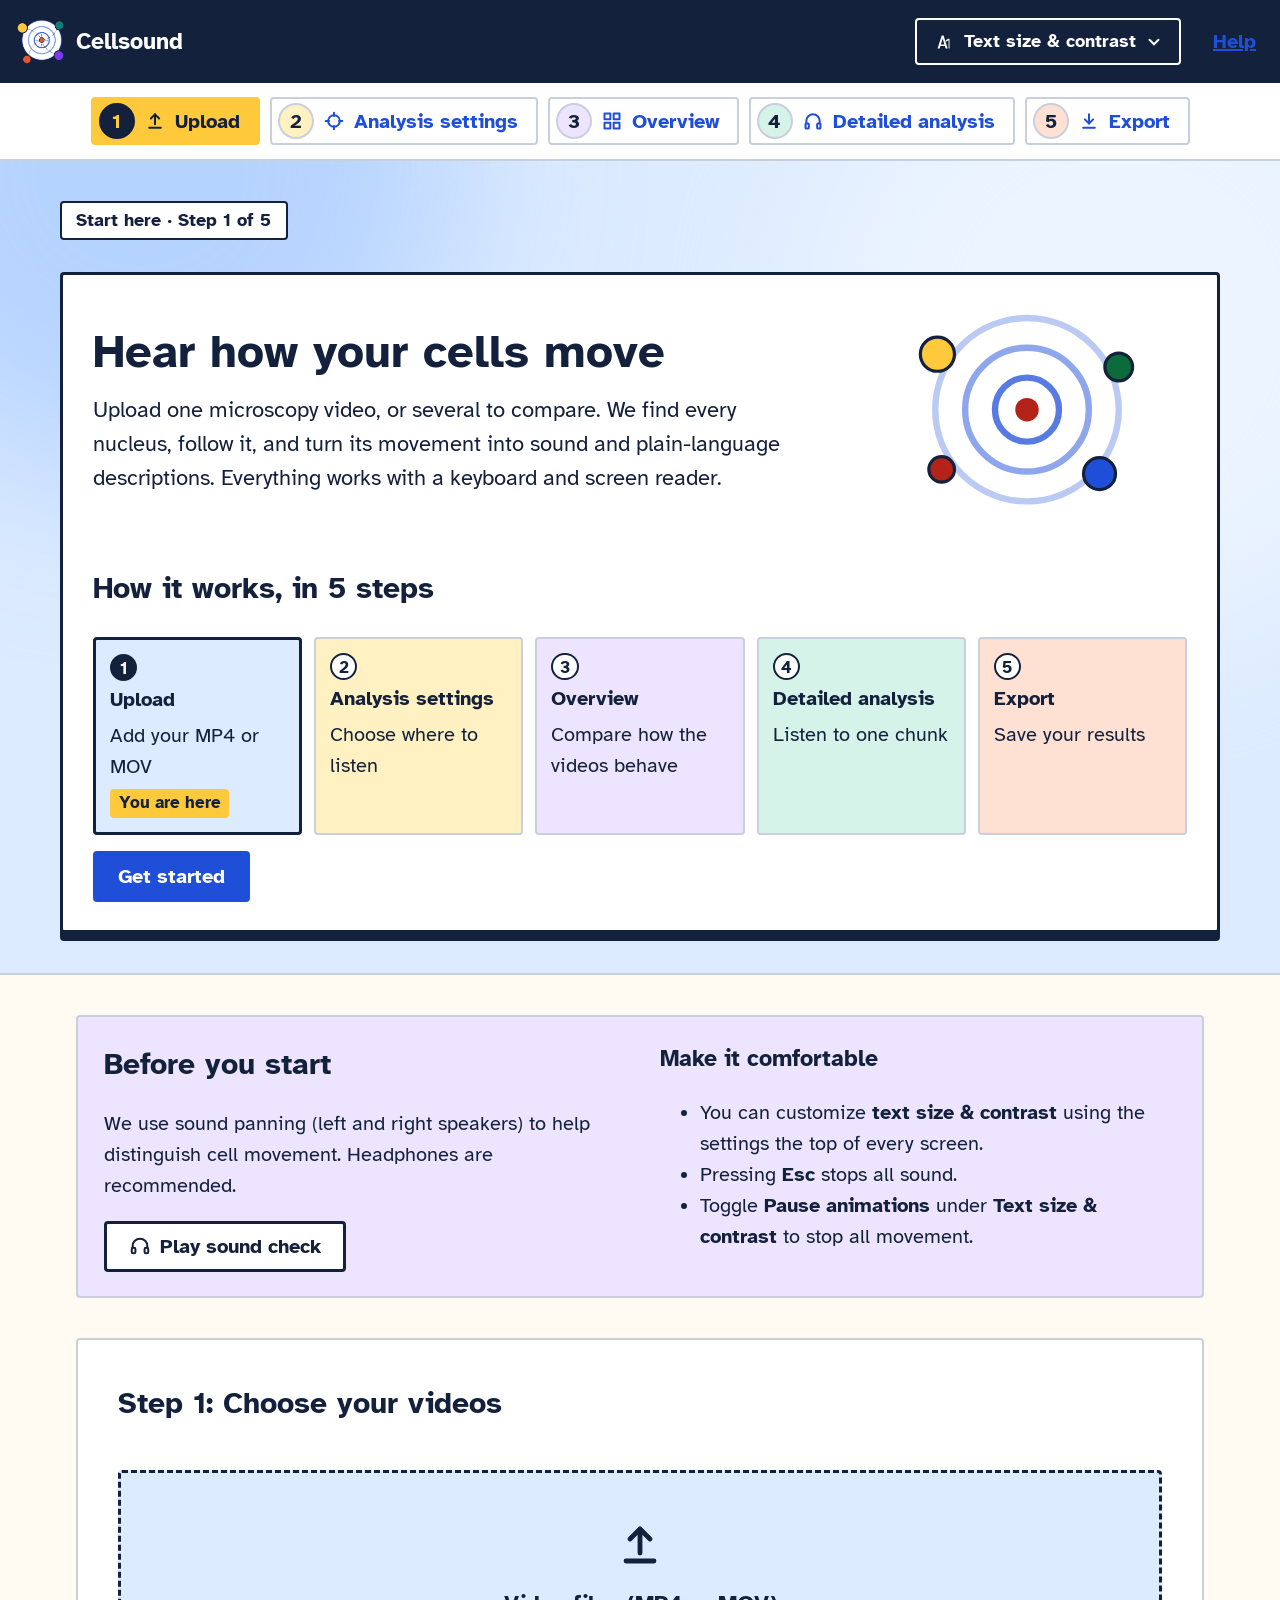
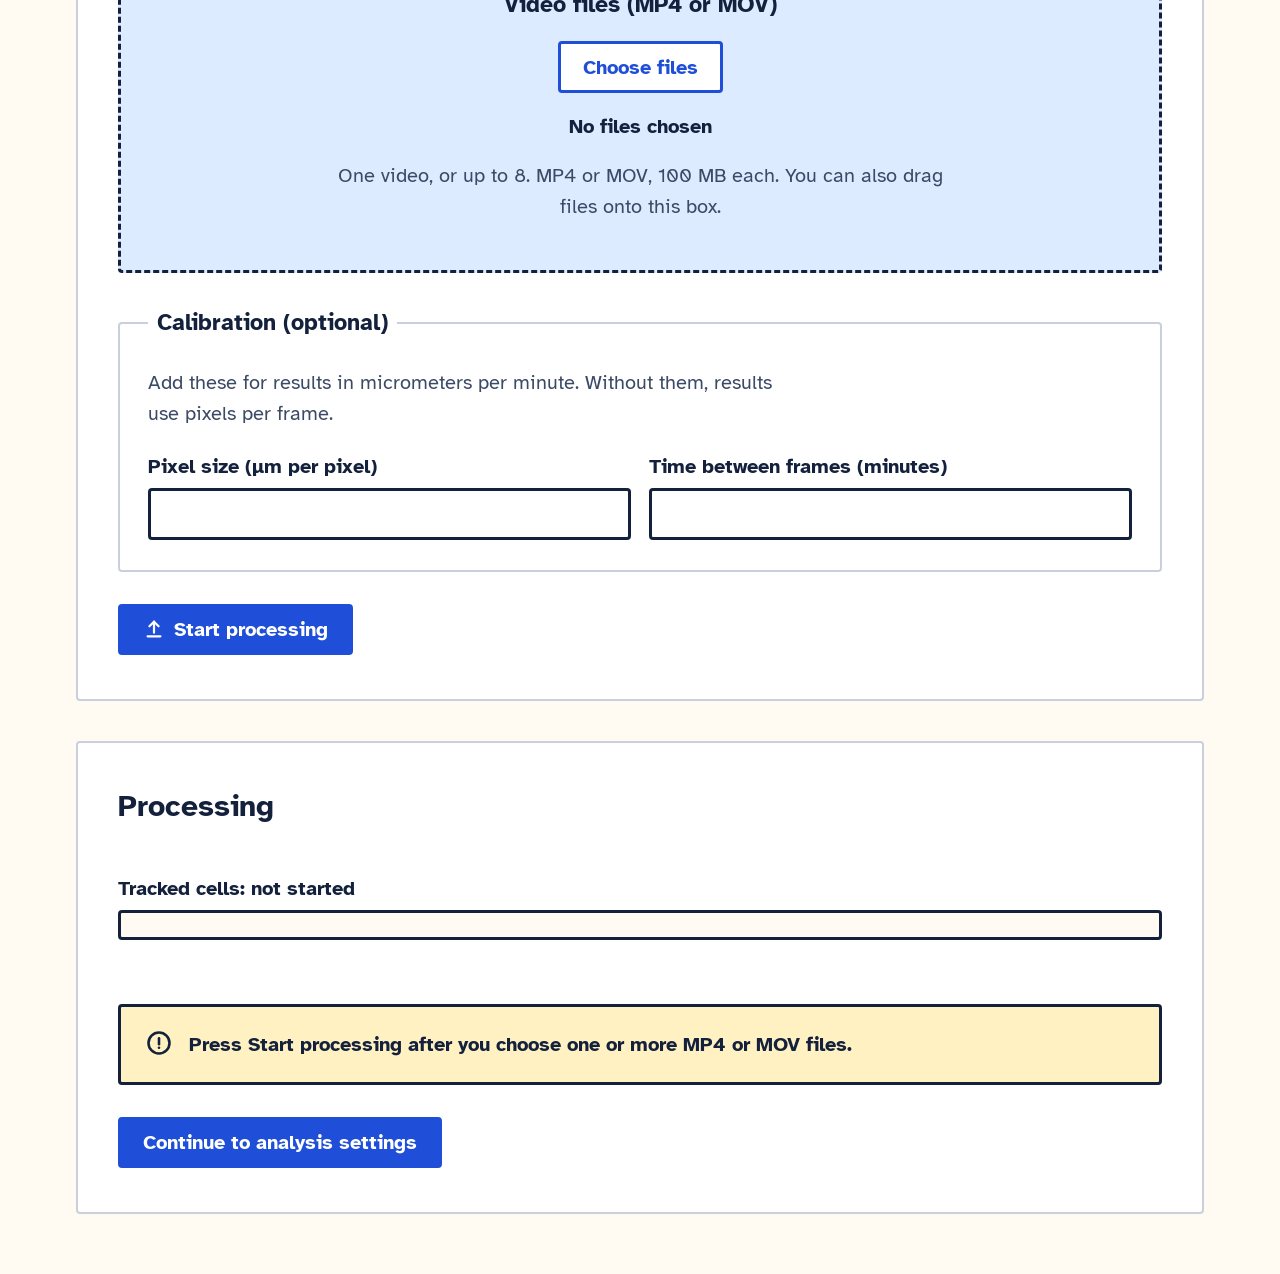
==== commit a4e65ffc: "Expand export by video and harden accessibility for low vision. Export can pick videos and file type" ====
--- a/frontend/index.html
+++ b/frontend/index.html
@@ -39,7 +39,7 @@
         <button type="button" class="done-btn" id="display-done">Done</button>
       </div>
     </div>
-    <a class="help-link" href="#help">Help</a>
+    <a class="help-link" href="help.html">Help</a>
   </div>
 </header>
 <nav class="steps" aria-label="Analysis steps">
--- a/frontend/css/styles.css
+++ b/frontend/css/styles.css
@@ -193,7 +193,7 @@
 }
 .hero-bar{margin-bottom:1.6em}
 .hero-inner > .step-kicker{margin-bottom:1.6em}
-.hero h1{margin:0 0 0.45em;font-size:2.4em;line-height:1.1}
+.hero h1{margin:0 0 0.45em;font-size:clamp(1.55rem, 1.2rem + 2.2vw, 2.4em);line-height:1.15;overflow-wrap:anywhere}
 .hero-sky{background:var(--sky);--tint:#A9CBFF}
 .hero-butter{background:var(--butter);--tint:#FFE08A}
 .hero-lilac{background:var(--lilac);--tint:#D2C2FF}
@@ -339,12 +339,16 @@
 .preview{width:100%;height:auto;display:block;background:var(--header);border:3px solid var(--line);border-bottom:0;border-radius:4px 4px 0 0;touch-action:none;cursor:crosshair}
 #get-started,#sort-videos,#question{min-height:48px}
 #get-started{margin-top:0.8em}
+.select-tools{margin:0.2em 0 0.9em}
 .overview-list{list-style:none;margin:0;padding:0;display:flex;flex-wrap:wrap;gap:1em}
 .overview-card{flex:1 1 16em;max-width:24em;display:flex;flex-direction:column;gap:0.6em;margin:0;padding:0;border:3px solid var(--hair);border-radius:4px;background:var(--bg);overflow:hidden}
 .overview-card.is-selected{border-color:var(--primary);box-shadow:0 0.25em 0 var(--line)}
 .overview-card.is-match{background:#e7f6ec}
 .overview-card.is-match .overview-select img{outline:3px solid rgba(31,122,58,0.35);outline-offset:-3px}
 .overview-card.is-match.is-selected{border-color:var(--primary);background:#e7f6ec}
+.match-tag{margin:0;align-self:flex-start;font-weight:700;font-size:0.9em;padding:0.15em 0.55em;border:2px solid #1f7a3a;border-radius:4px;background:#fff;color:#1f7a3a}
+.theme-hc .match-tag,.theme-dark .match-tag{background:var(--surface);color:var(--ok);border-color:var(--ok)}
+.sort-result{margin:0.75em 0 0;font-weight:700;max-width:40em}
 .sort-card{border-color:#1f7a3a}
 .sort-card .text-input:focus{outline-color:#1f7a3a;border-color:#1f7a3a}
 .sort-form{display:flex;flex-direction:column;align-items:flex-start;gap:0.85em;margin:0}
@@ -510,3 +514,32 @@
 .hear-boxes{display:flex;flex-direction:column;gap:0.35em}
 .hear-boxes .check-label{min-height:48px;align-items:center}
 .hear-boxes .check-label input{width:28px;height:28px;flex:none}
+
+/* Help page keys */
+kbd{font:inherit;font-weight:700;font-size:0.9em;padding:0.05em 0.4em;border:2px solid var(--line);border-radius:4px;background:var(--surface);white-space:nowrap}
+
+/* Zoom / large text: keep layouts from clipping or forcing sideways scroll */
+.app img,.app video,.app svg,.app canvas,.app table{max-width:100%}
+.app video,.app img{height:auto}
+.overview-card{max-width:min(24em,100%)}
+.split,.cluster-layout,.flow,.pair,.opt-row,.overview-controls{flex-wrap:wrap}
+.page,.hero-inner{overflow-wrap:anywhere;word-break:break-word}
+.site-header,.steps,.hero,.page{padding-left:max(0.8em,env(safe-area-inset-left));padding-right:max(0.8em,env(safe-area-inset-right))}
+.size-2 .hero h1,.size-3 .hero h1{font-size:clamp(1.45rem, 1rem + 2vw, 2.1em)}
+.size-3 .step-link{font-size:0.95em;padding-right:0.55em}
+.size-3 .brand{font-size:1em}
+.cluster-list{flex:1 1 14em;min-width:0}
+.cluster-detail{flex:2 1 18em;min-width:0}
+@media (max-width:40em){
+  .hero{padding-top:1.2em;padding-bottom:1.2em}
+  .page{padding-top:1.2em;padding-bottom:2em}
+  .steps{padding-top:0.5em;padding-bottom:0.5em}
+  .display-panel{right:auto;left:0;width:min(17em,calc(100vw - 1.6em))}
+  .overview-player,.overview-player video{max-width:100%}
+  .stats th,.stats td,.cmp th,.cmp td{padding:0.4em 0.45em}
+}
+/* Browser zoom ~200–400%: stack dense rows and keep targets tappable */
+@media (max-width:56em){
+  .hero-bar{flex-direction:column;align-items:flex-start}
+  .header-tools{width:100%;justify-content:flex-start}
+}
